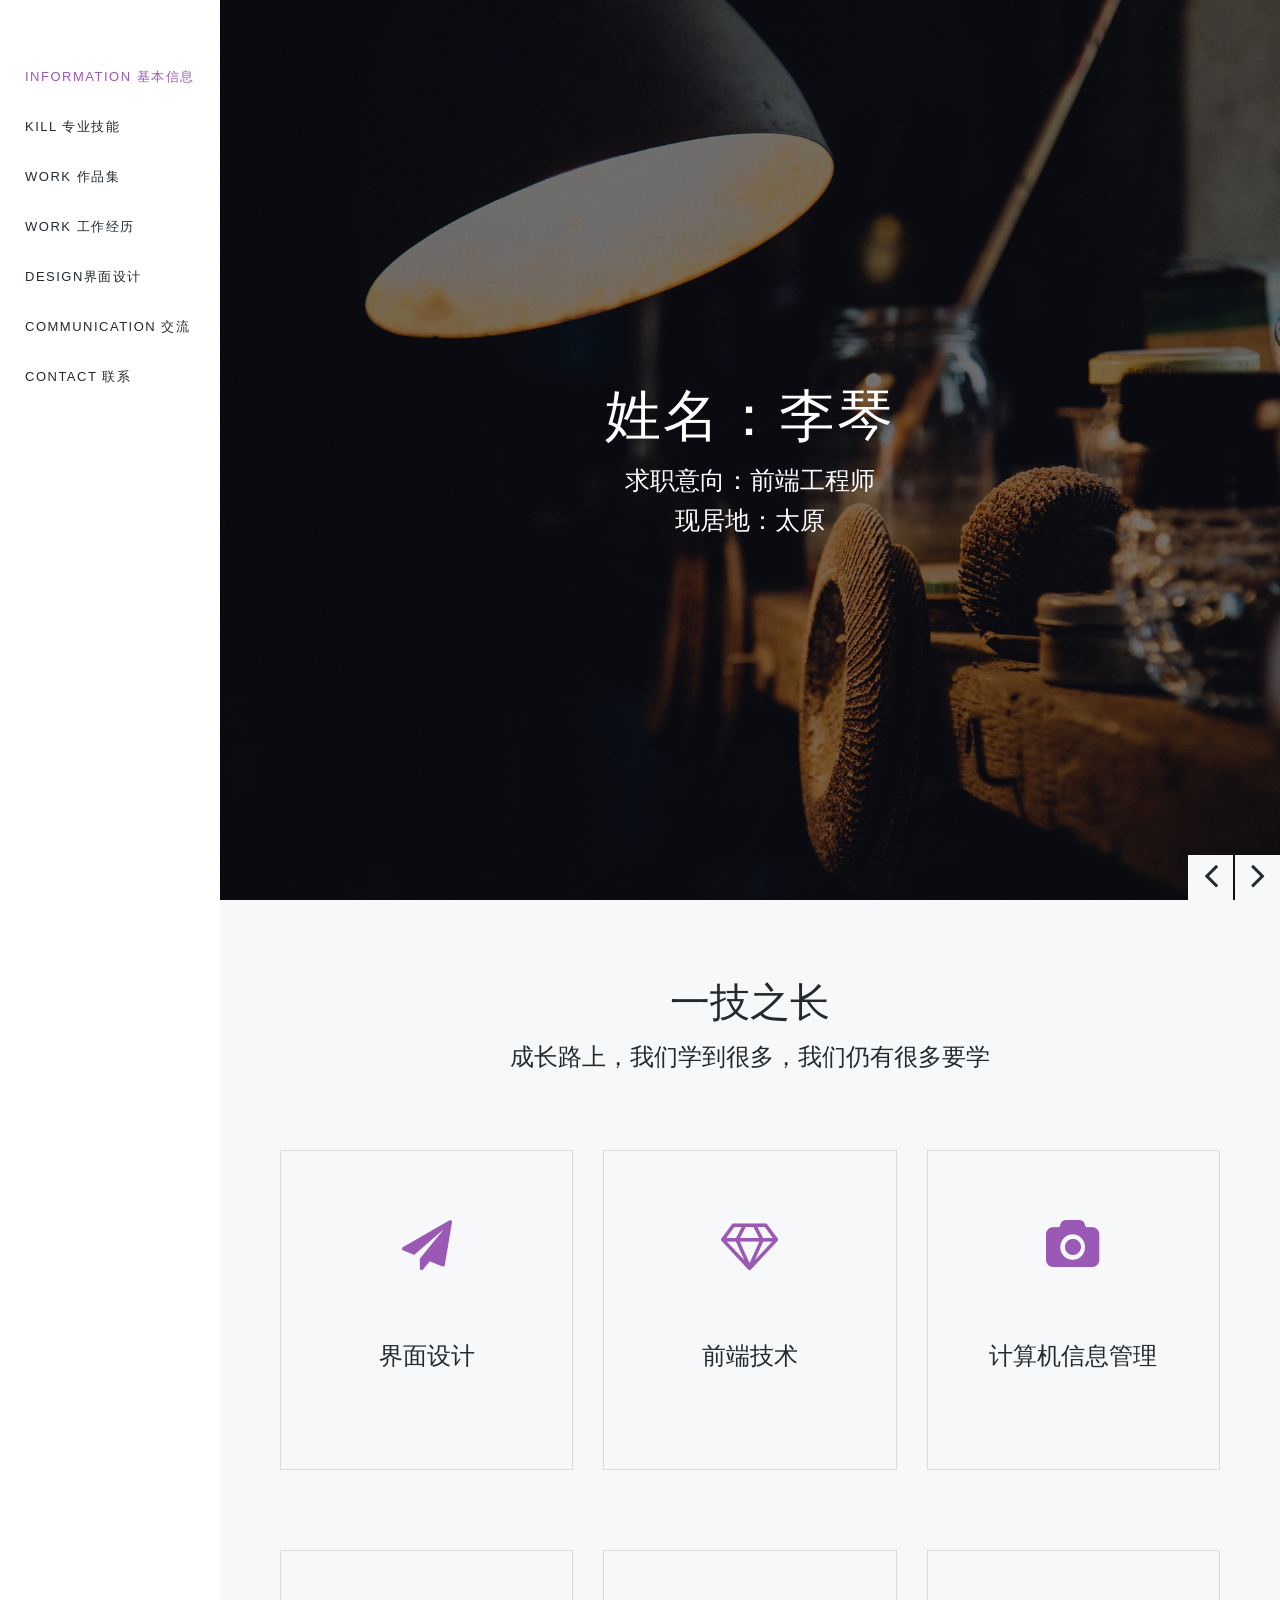
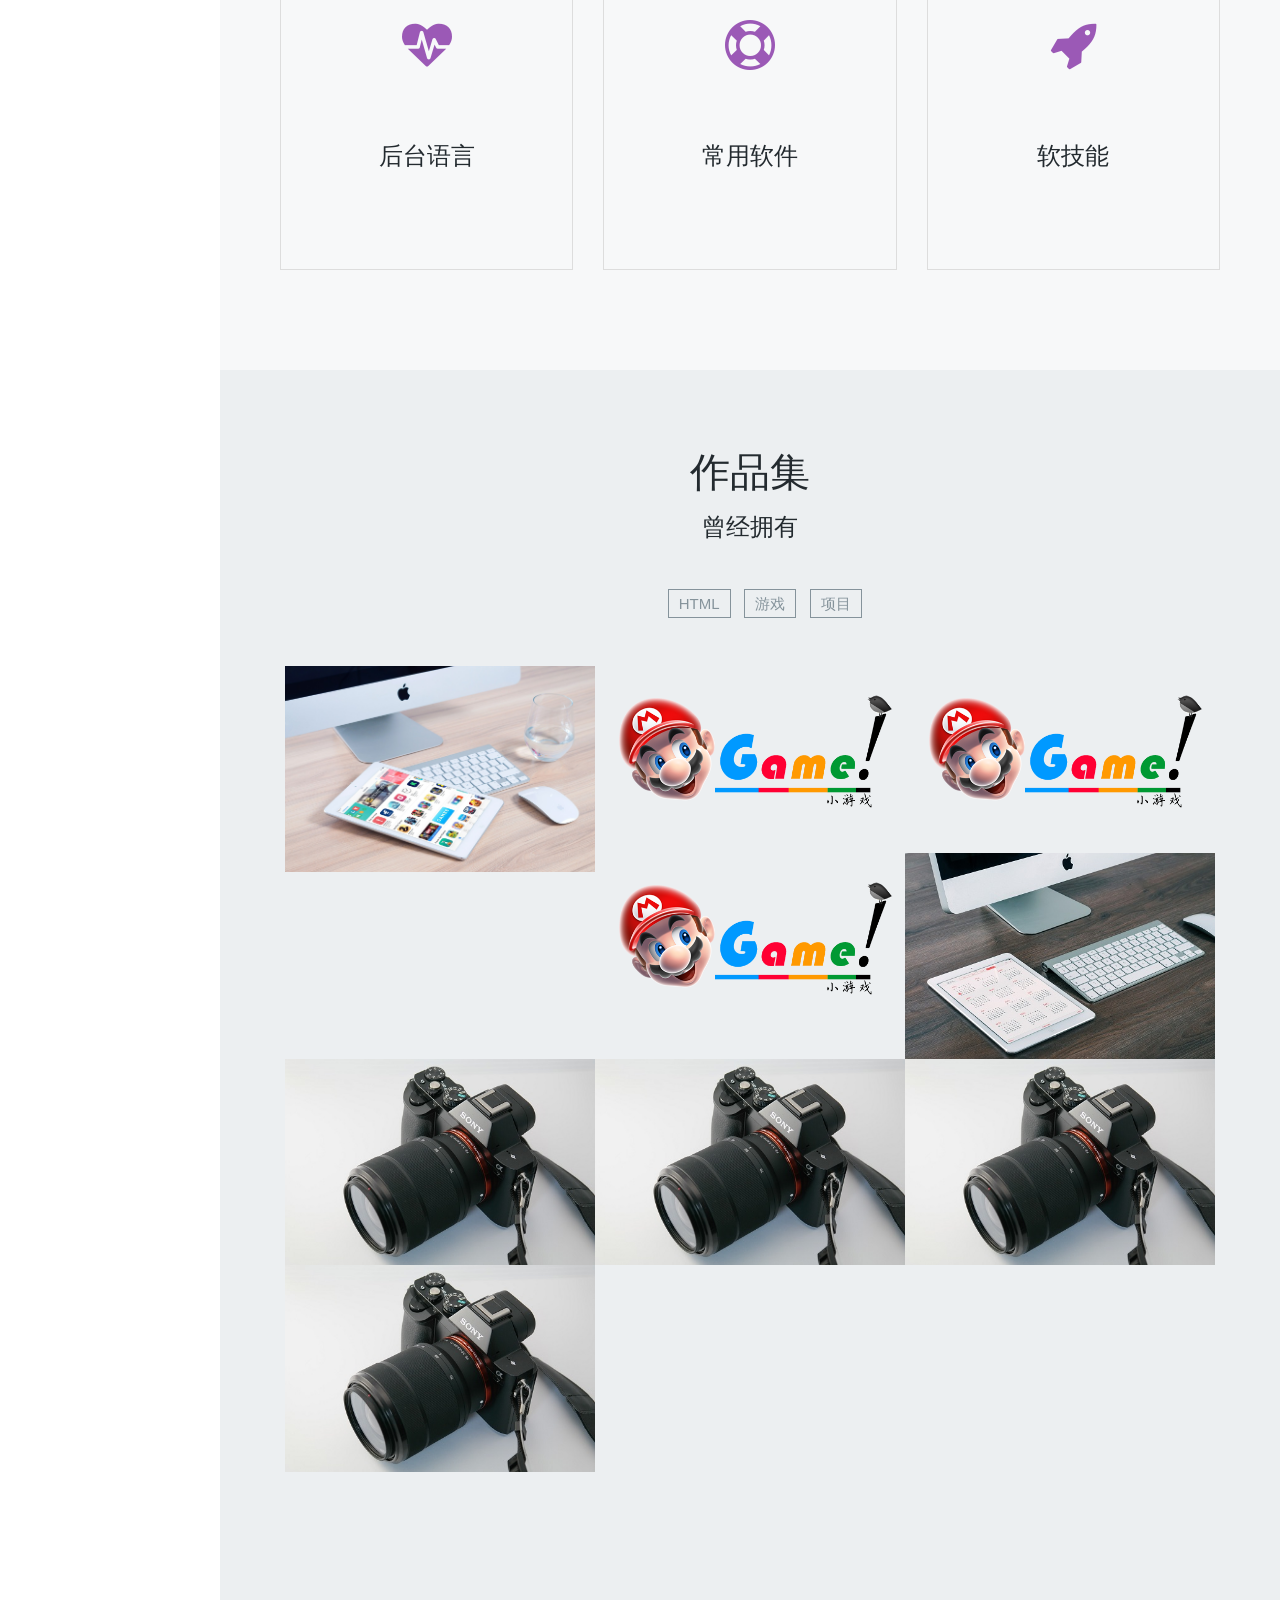
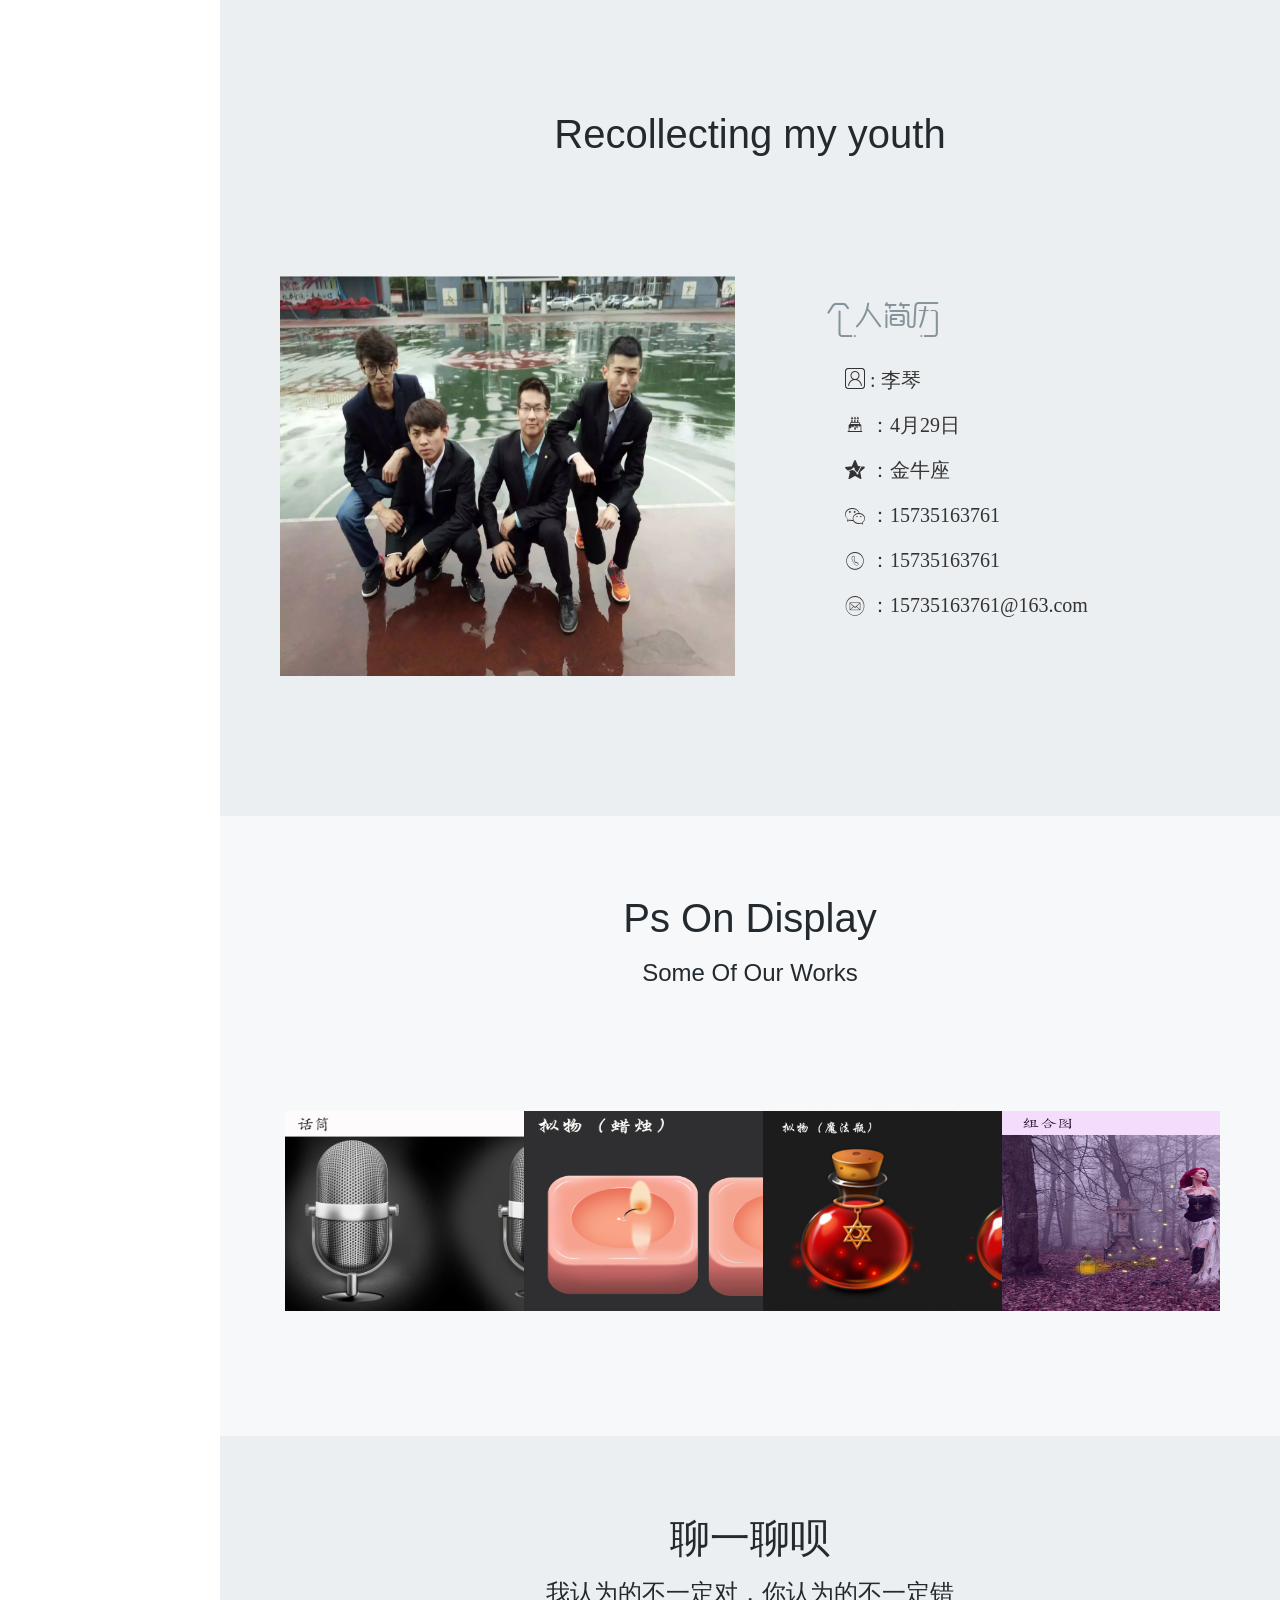
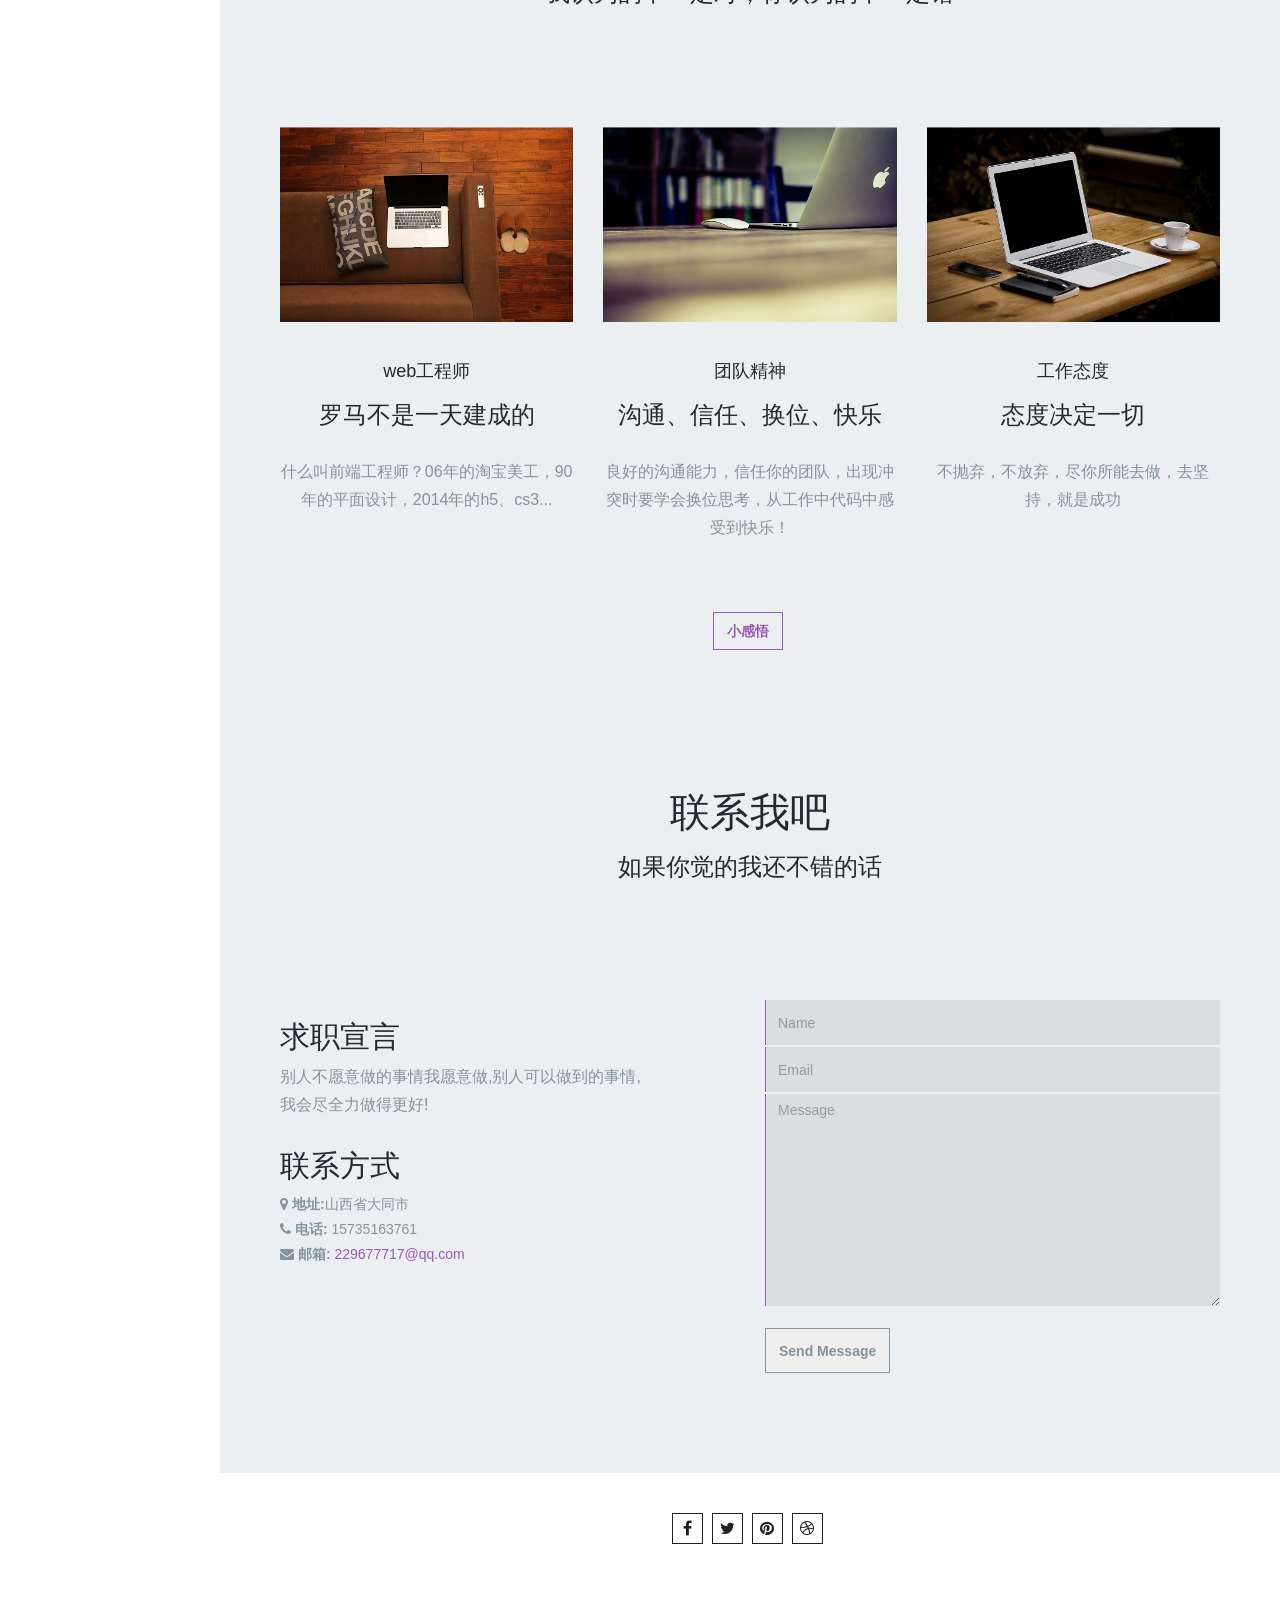
==== index.html @ 47d13693 "11" ====
<!DOCTYPE html>
<html lang="en">
<head>
    <meta charset="utf-8">
    <meta name="viewport" content="width=device-width, initial-scale=1.0">
    <meta name="description" content="">
    <meta name="author" content="">
    <link rel="shortcut icon" href="images/favicon/favicon.png" type="image/x-icon">
    <link rel="icon" href="images/favicon/favicon.png" type="image/x-icon">

    <title>李琴个人主页</title>
    <!--Library Styles-->    
    <link href="css/bootstrap.min.css" rel="stylesheet">
    <link href="css/lib/font-awesome.css" rel="stylesheet">
    <link href="css/lib/nivo-lightbox.css" rel="stylesheet">
    <link href="css/lib/nivo-themes/default/default.css" rel="stylesheet">
    <!--Template Styles-->
    <link href="css/style.css" rel="stylesheet">
    <link href="css/scheme/purple.css" rel="stylesheet">
</head>
<style>
    .about .teams .pict img{
        position: relative;
    z-index: -1;
    max-width: 100%;

     max-height:100%;
    /* width: 600px; */
    /* height: 400px; */
    }
</style>
<body data-spy="scroll">
    <!-- Preloader -->
    <div id="preloader">
        <div id="status"></div>
    </div>
	
    <div id="main-wrapper">
        <!-- Site Navigation -->
        <div id="menu">
            <nav class="navbar navbar-default" role="navigation">
                <!-- Brand and toggle get grouped for better mobile display -->
                <div class="navbar-header">
                    <button type="button" class="navbar-toggle" data-toggle="collapse" data-target="#bs-navbar-collapse">
                        <span class="sr-only">Toggle navigation</span>
                        <span class="icon-bar"></span>
                        <span class="icon-bar"></span>
                        <span class="icon-bar"></span>
                    </button>
                </div>

                <!-- Collect the nav links, forms, and other content for toggling -->
                <div class="collapse navbar-collapse" id="bs-navbar-collapse">
                    <ul class="nav navbar-nav">
                        <li class="active"><a class="sscroll" href="index.html#home">Information 基本信息</a></li>
                        <li><a class="sscroll" href="index.html#services">Kill 专业技能</a></li>
                        <li><a class="sscroll" href="index.html#portfolio">Work 作品集</a></li>
                        <li><a class="sscroll" href="index.html#about">Work 工作经历</a></li>
                        <li><a class="sscroll" href="index.html#clients"> Design界面设计</a></li>
                        <li><a class="sscroll" href="index.html#blog-front">Communication 交流</a></li>
                        <li><a class="sscroll" href="index.html#contact">Contact 联系</a></li>
                    </ul>
                </div>
                <!-- /.navbar-collapse -->
            </nav>
        </div>
        
        <div id="container">
            <!-- BEGIN HOME -->
            <section id="home" class="home">
                <!-- Superslides -->
                <div id="home-slide">
                    <ul class="slides-container text-center">
                        <li>
                            <div class="slide-text">
                                <h2>姓名：李琴</h2>
                                <span>求职意向：前端工程师</span><br>
                                 <span>现居地：太原</span>
                                <br/>
                            </div>
                          <div class="slide-filter"></div>
                            <img src="images/slider/slider-img-1.jpg" class="par" alt="first">
                        </li>
                        <li>
                            <div class="slide-text">
                                <h2>自我评价</h2>
                                <span>
                                   在两年的前端学习中，让我变得更有耐心，思维更活跃，也培养了我独立思考和自主学习的能力，在压力面前能很好的分析和解决问题。
                                </span>
                                <br/>
                            </div>
                          <div class="slide-filter"></div>
                            <img src="images/slider/slider-img-2.jpg" class="par" alt="first">
                        </li>
                        <li>
                            <div class="slide-text">
                                <h2>成熟...</h2>
                                <span>夫小惑易方，大惑易性。</span>
                                <br/>
                            </div>
                          <div class="slide-filter"></div>
                            <img src="images/slider/slider-img-3.jpg" class="par" alt="first">
                        </li>
                    </ul>
                    <nav class="slides-navigation slidez">
                        <a href="javascript:;" class="next">
                            <i class="fa fa-angle-right"></i>
                        </a>
                        <a href="javascript:;" class="prev">
                            <i class="fa fa-angle-left"></i>
                        </a>
                    </nav>
                </div>
                <!-- End of Superslide -->
            </section>
            <!-- END HOME -->
            
            <!-- BEGIN SERVICES -->
            <section id="services" class="services">
                <div class="row">
                    <div class="col-md-12">
                        <div class="header-content">
                            <h2>一技之长</h2>
                            <h3>成长路上，我们学到很多，我们仍有很多要学</h3>
                        </div>
                    </div>
                    <div class="col-md-12">
                        <div class="row">
                            <div class="col-md-4 col-sm-6 col-xs-12">
                                <div class="service">
                                    <div class="icon-holder">
                                        <i class="fa fa-paper-plane"></i>
                                    </div>
                                    <h3 class="heading">界面设计</h3>
                                    <p class="description">
                                      PS、AI
                                    </p>
				</div>
                            </div>
                            <div class="col-md-4 col-sm-6 col-xs-12">
                                <div class="service">
                                    <div class="icon-holder">
                                        <i class="fa fa-diamond"></i>
                                    </div>
                                    <h3 class="heading">前端技术</h3>
                                    <p class="description">  html5 、css3 、js 、jquery、bootstrap</p>
				</div>
                            </div>
                            <div class="col-md-4 col-sm-6 col-xs-12">
                                <div class="service">
                                    <div class="icon-holder">
                                        <i class="fa fa-camera"></i>
                                    </div>
                                    <h3 class="heading">计算机信息管理</h3>
                                    <p class="description">电子商务、网络运营、淘宝美工</p>
				</div>
                            </div>
                            <div class="col-md-4 col-sm-6 col-xs-12">
                                <div class="service">
                                    <div class="icon-holder">
                                        <i class="fa fa-heartbeat"></i>
                                    </div>
                                    <h3 class="heading">后台语言</h3>
                                    <p class="description">php、vue、mysql、angularjs、nodejs</p>
				</div>
                            </div>
                            <div class="col-md-4 col-sm-6 col-xs-12">
                                <div class="service">
                                    <div class="icon-holder">
                                        <i class="fa fa-life-ring"></i>
                                    </div>
                                    <h3 class="heading">常用软件</h3>
                                    <p class="description">phpstrom、webstrom、hbuilder、Photoshop、ai、flash动画、sublime</p>
				</div>
                            </div>
                            <div class="col-md-4 col-sm-6 col-xs-12">
                                <div class="service">
                                    <div class="icon-holder">
                                        <i class="fa fa-rocket"></i>
                                    </div>
                                    <h3 class="heading">软技能</h3>
                                    <p class="description">性格比较稳重、待人和善、工作比较认真</p>
				</div>
                            </div>
                        </div>
                    </div>                   
                </div>
            </section>
            <!-- END SERVICES -->
            <!-- BEGIN PORTFOLIO -->
            <section id="portfolio" class="portfolio gray">
                <div class="row">
                    <div class="col-md-12">
                        <div class="header-content">
                            <h2>作品集</h2>
                            <h3>曾经拥有</h3>
                        </div>
                    </div>
                    
                    <div class="col-md-12">
                        <ul class="portfolioFilter text-center">
                            <li data-filter="websites">HTML</li>
                            <li data-filter="illustrations">游戏</li>
                            <li data-filter="all1">项目</li>
                        </ul>
                    </div>
                    <div class="col-md-12 mg-bt-80">
                        <div class="row portfolioContainer  text-center">
                            <div class="col-md-4 col-xs-6 portfolio-item websites">
                                <div class="popup" href="images/portfolio/portfolio-thumb-1.jpg" data-lightbox-gallery="team-portfolio">
                                    <span class="project-hover">
                                         <span>PC静态作品展示</span>
                                      <p>
                                            <a href="html/tianping/index.html">
                                                <span style="font-family:'苹方';">甜品网站</span>
                                            </a>
                                        </p>
                                         <p>
                                            <a href="html/meishi/SY/shouye.html">
                                                <span style="font-family:'苹方';">美食网站</span>
                                            </a>
                                        </p>
                                          <p>
                                            <a href="html/travel/index.html">
                                                <span style="font-family:'苹方';">旅行类网站</span>
                                            </a>
                                          </p>
                                          <p>
                                            <a href="html/kafei/index.html">
                                                <span style="font-family:'苹方';">咖啡类网站</span>
                                            </a>
                                          </p>
                                    </span>
                                     <img src="images/slider/slide-33.jpg" alt="portfolio-thumb-1">
                                </div>
                            </div>
                            <div class="col-md-4 col-xs-6 portfolio-item illustrations">
                                <div class="popup" href="images/portfolio/portfolio-thumb-5.jpg" data-lightbox-gallery="team-portfolio">
                                    <span class="project-hover">
                                        <span>经典游戏展示</span>
                                       <p>
                                         <a href="html/youxi-dazi/index.html">
                                                <span style="font-family:'苹方';">打字游戏</span>
                                            </a>
                                        </p>
                                         <p>
                                         <a href="html/youxi-saolei/index.html">
                                                <span style="font-family:'苹方';">扫雷游戏</span>
                                            </a>
                                         </p>                 
                                    </span>
                                    <img src="images/game.jpg" alt="portfolio-thumb-5">
                                </div>
                            </div>
                             <div class="col-md-4 col-xs-6 portfolio-item illustrations">
                                <div href="https://zhixiaoyu123.github.io/myworks/paoku/index.html">
                                    <span class="project-hover">
                                        <span>五子棋</span>
                                          <p>
                                         <a href="html/youxi-wzq/index.html">
                                                <span style="font-family:'苹方';">人机大战</span>
                                            </a>
                                        </p>
                                         <p>
                                         <a href="html/youxi-wzq/index2.html">
                                                <span style="font-family:'苹方';">玩家对战</span>
                                            </a>
                                         </p> 
                                         <p>
                                         <a href="html/youxi-wzq/index2.html">
                                                <span style="font-family:'苹方';">棋盘增减玩家对战</span>
                                            </a>
                                         </p> 
                                    </span>
                                      <img src="images/game.jpg" alt="portfolio-thumb-6">
                                </div>
                            </div>
                                <div class="col-md-4 col-xs-6 portfolio-item illustrations">
                                <div href="https://zhixiaoyu123.github.io/myworks/paoku/index.html">
                                    <span class="project-hover">
                                        <span>小练习</span>
                                          <p>
                                         <a href="html/canvas-lizi.html">
                                                <span style="font-family:'苹方';">粒子运动</span>
                                            </a>
                                        </p>
                                         <p>
                                         <a href="html/htb/index.html">
                                                <span style="font-family:'苹方';">画板</span>
                                            </a>
                                         </p> 
                                         <p>
                                         <a href="html/liuyan/index.html">
                                                <span style="font-family:'苹方';">留言</span>
                                            </a>
                                         </p> 
                                    </span>
                                      <img src="images/game.jpg" alt="portfolio-thumb-6">
                                </div>
                            </div>
                            <div class="col-md-4 col-xs-6 portfolio-item websites">
                                <div href="https://zhixiaoyu123.github.io/myworks/huaban/index.html" data-lightbox-gallery="team-portfolio">
                                    <span class="project-hover">
                                        <span class="youxi">  
                                            <span class="youxi">
                                                <span style="margin-bottom:15px">移动App</span>
                                                <div class="huaban">
                                                    <a href="html/music-APP/index.html" target="_blank">
                                                        <img src="img/4.jpg" alt="">
                                                        <p>音乐app</p>
                                                    </a>
                                                </div>
                                             </span>
                                        </span>
                                         <span class="youxi">  
                                            <span class="youxi">
                                                <div class="huaban">
                                                    <a href="html/songwu-app/index.html" target="_blank">
                                                        <img src="img/footdon.png" alt="">
                                                        <p>宠物app</p>
                                                    </a>
                                                </div>
                                             </span>
                                        </span>
                                    </span>
                                    <img src="images/portfolio/portfolio-thumb-2.jpg" alt="portfolio-thumb-2">
                                </div>
                            </div>
                             <div class="col-md-4 col-xs-6 portfolio-item websites">
                                <div href="https://zhixiaoyu123.github.io/myworks/huaban/index.html" data-lightbox-gallery="team-portfolio"  target="_blank">
                                    <span class="project-hover">
                                        <span class="youxi">  
                                            <span class="youxi">
                                                <span style="margin-bottom:15px">个人成长相册</span>
                                                <div class="huaban">
                                                    <a href="html/Gream/index.html"  target="_blank">
                                                        <img src="img/14.jpg" alt="">
                                                        <p>相册</p>
                                                    </a>
                                                </div>
                                                  <div class="huaban">
                                                    <a href="html/food-App/index.html" target="_blank">
                                                        <img src="img/14.jpg" alt="">
                                                        <p>美食</p>
                                                    </a>
                                                </div>
                                             </span>
                                        </span>
                                    </span>
                                    <img src="images/portfolio/portfolio-thumb-6.jpg" alt="portfolio-thumb-2">
                                </div>

                            </div>
                            <div class="col-md-4 col-xs-6 portfolio-item all1">
                                <div href="https://zhixiaoyu123.github.io/myworks/huaban/index.html" data-lightbox-gallery="team-portfolio">
                                    <span class="project-hover">
                                        <span class="youxi">  
                                            <span class="youxi">
                                                <span style="margin-bottom:15px "></span>
                                                <div class="huaban">
                                                    <a href="http://liqin0429.duapp.com/6.21/index/index.php">
                                                        <img src="img/14.jpg" alt="" target="_blank">
                                                        <p>新闻系统</p>
                                                    </a>
                                                </div>
                                                 <div class="huaban">
                                                    <a href="http://liqin0429.duapp.com/musicapp/index/index.php" target="_blank" >
                                                        <img src="img/14.jpg" alt="">
                                                        <p>新闻app</p>
                                                    </a>
                                                </div>
                                             </span>
                                        </span>
                                    </span>
                                    <img src="images/portfolio/portfolio-thumb-6.jpg" alt="portfolio-thumb-2">
                                </div>
                            </div>
                             <div class="col-md-4 col-xs-6 portfolio-item all1">
                                <div href="https://zhixiaoyu123.github.io/myworks/huaban/index.html" data-lightbox-gallery="team-portfolio">
                                    <span class="project-hover">
                                        <span class="youxi">  
                                            <span class="youxi">
                                                <span style="margin-bottom:15px "></span>
                                                <div class="huaban">
                                                    <a href="http://slumber.duapp.com">
                                                        <img src="img/14.jpg" alt="" target="_blank">
                                                        <p>招聘类app</p>
                                                    </a>
                                                </div>
                                             </span>
                                        </span>
                                    </span>
                                    <img src="images/portfolio/portfolio-thumb-6.jpg" alt="portfolio-thumb-2">
                                </div>
                            </div>
                              <div class="col-md-4 col-xs-6 portfolio-item all1">
                                <div href="https://zhixiaoyu123.github.io/myworks/huaban/index.html" data-lightbox-gallery="team-portfolio">
                                    <span class="project-hover">
                                        <span class="youxi">  
                                            <span class="youxi">
                                                <span style="margin-bottom:15px "></span>
                                                <div class="huaban">
                                                    <a href="http://rabbit.duapp.com/">
                                                        <img src="img/14.jpg" alt="">
                                                        <p>旅游</p>
                                                    </a>
                                                </div>
                                             </span>
                                        </span>
                                    </span>

                                    <img src="images/portfolio/portfolio-thumb-6.jpg" alt="portfolio-thumb-2">
                                </div>
                            </div>
                        </div>
                    </div>
                </div>
            </section>


            <!-- END PORTFOLIO -->

            <section id="about" class="about gray">
                <div class="row">
                    <div class="col-md-12 mg-bt-80">
                        <div class="header-content">
                            <h2>Recollecting my youth</h2>
                            <h3></h3>
                        </div>
                    </div>
                    <div class="col-lg-12">
                        <div class="row mg-bt-40">
                            <div class="col-md-6 col-sm-6 col-xs-12">
                                <div class="teams">
                                    <div class="pict">
                                        <img src="img/psb.jpg" alt="Team 1">
                                    </div>
                                </div>
                          </div>
                            <div class="col-md-6 col-sm-6 col-xs-12">
                                <div class="gerenzhao clear">
                    <div class="grz iconfont">&#xe634;</div>
                    <div class="grjl iconfont">&#xe640; : 李琴</div>
                    <div class="grjl iconfont">&#xe605; ：4月29日</div>
                    <div class="grjl iconfont">&#xe604; ：金牛座</div>
                    <div class="grjl iconfont">&#xe63b; ：15735163761</div>
                    <div class="grjl iconfont">&#xe609; ：15735163761</div>
                    <div class="grjl iconfont">&#xe607; ：15735163761@163.com</div>
                </div>
                          </div>
                        </div>
                    </div>
                </div>
            </section>
            <section id="clients" class="clients">
                <div class="row">
                    <div class="col-md-12 mg-bt-80">
                        <div class="header-content">
                            <h2>Ps On Display</h2>
                            <h3>Some of our works</h3>
                        </div>
                    </div>                    
                    <div class="col-lg-12">
                        <div class="row mg-bt-60">
                            <div class="col-md-12">
                                <ul class="client-slider">
                                    <li><img src="img/niwu/光跑鞋.jpg" alt="logo-1" style="width:371px;height:200px;"></li>
                                    <li><img src="img/niwu/话筒.jpg" alt="logo-1" style="width:371px;height:200px;"></li>
                                    <li><img src="img/niwu/蜡烛.jpg" alt="logo-1" style="width:371px;height:200px;"></li>
                                    <li><img src="img/niwu/魔法瓶.jpg" alt="logo-1" style="width:371px;height:200px;"></li>
                                    <li><img src="img/zuhe/美女.jpg" alt="logo-1" style="width:371px;height:200px;"></li>
                                    <li><img src="img/zuhe/巧克力.jpg" alt="logo-1" style="width:371px;height:200px;"></li>
                                    <li><img src="img/zuhe/魔女.jpg" alt="logo-1" style="width:371px;height:200px;"></li>
                                    <li><img src="img/niwu/灯泡.jpg" alt="logo-1" style="width:371px;height:200px;"></li>
                                    <li><img src="img/niwu/大白.jpg" alt="logo-1" style="width:371px;height:200px;"></li>
                                </ul>
                            </div>
                        </div>
                    </div>
                </div>
            </section>

            <!-- BEGIN BLOG -->
            <section id="blog-front" class="blog-front gray">
                <div class="row">
                    <div class="col-md-12 mg-bt-80">
                        <div class="header-content">
                            <h2>聊一聊呗</h2>
                            <h3>我认为的不一定对，你认为的不一定错</h3>
                        </div>
                    </div>
                </div>
                <div class="row">
                    <article class="col-md-4 col-sm-6">
                        <figure class="blog-thumb">
                            <img src="images/blog/blog-1.jpg" alt="blog-thumb">
                        </figure>
                        <div class="post-area">
                            <a class="post-cat" href="#">
                            <h4>web工程师</h4>
                            </a>
                            <a class="post-title" href="#">
                                <h3>罗马不是一天建成的</h3>
                            </a>
                            <p class="post-content">什么叫前端工程师？06年的淘宝美工，90年的平面设计，2014年的h5、cs3...</p>
                        </div>
                    </article>

                    <article class="col-md-4 col-sm-6">
                        <figure class="blog-thumb">
                            <img src="images/blog/blog-2.jpg" alt="blog-thumb">
                        </figure>
                        <div class="post-area">
                            <a class="post-cat" href="#">
                            <h4>团队精神</h4>
                            </a>
                            <a class="post-title" href="#">
                                <h3>沟通、信任、换位、快乐</h3>
                            </a>
                            <p class="post-content">良好的沟通能力，信任你的团队，出现冲突时要学会换位思考，从工作中代码中感受到快乐！</p>
                        </div>
                    </article>

                    <article class="col-md-4 col-sm-6">
                        <figure class="blog-thumb">
                            <img src="images/blog/blog-3.jpg" alt="blog-thumb">
                        </figure>
                        <div class="post-area">
                            <a class="post-cat" href="#">
                            <h4>工作态度</h4>
                            </a>
                            <a class="post-title" href="#">
                                <h3>态度决定一切</h3>
                            </a>
                            <p class="post-content">不抛弃，不放弃，尽你所能去做，去坚持，就是成功</p>
                        </div>
                    </article>
                </div>
                <div class="row">
                    <div class="col-md-12 text-center">
                        <a class="btn blog-btn" href="##">小感悟</a>
                    </div>
                </div>
            </section>
            <!-- END BLOG -->

            <!-- BEGIN CONTACT -->
            <section id="contact" class="contact gray">
                <div class="row">
                    <div class="col-md-12 mg-bt-80">
                        <div class="header-content">
                            <h2>联系我吧</h2>
                            <h3>如果你觉的我还不错的话</h3>
                        </div>
                    </div>
                    <div class="col-sm-6 col-md-6">
                        <div class="address">
                            <h2>求职宣言</h2>
                            <p>别人不愿意做的事情我愿意做,别人可以做到的事情,<br>我会尽全力做得更好!</p>
                            <h2>联系方式</h2>
                            <ul class="office">
                                <li><i class="fa fa-map-marker"></i> <strong>地址:</strong>山西省大同市</li>
                                <li><i class="fa fa-phone"></i> <strong>电话:</strong> 15735163761</li>
                                <li><i class="fa fa-envelope"></i> <strong>邮箱:</strong> <a href="mailto:229677717@qq.com" style="#85939b">229677717@qq.com</a></li>
                            </ul>
                        </div>
                    </div>
                    <div class="col-sm-6 col-md-6">
                        <form id="contact-form" role="form">                            
                            <div class="form-group">
                                <input type="text" class="form-control" id="c_name" placeholder="Name">
                            </div>
                            
                            <div class="form-group">
                                <input type="email" class="form-control" id="c_email" placeholder="Email">
                            </div>
                            
                            <div class="form-group">
                                <textarea class="form-control" id="c_message" rows="10" placeholder="Message"></textarea>
                            </div>
                            <br/>
                            <button type="submit" class="btn">Send Message</button>
                            <div class="ajax-response"></div>
                        </form>
                    </div>
                    
                </div>
            </section>
            <!-- END CONTACT -->
            <!-- BEGIN FOOTER -->
            <footer>
                <div class="row">
                    <div class="col-md-12">
                        <div class="social">
                            <a href="javascript:;"><i class="fa fa-facebook"></i></a>
                            <a href="javascript:;"><i class="fa fa-twitter"></i></a>
                            <a href="javascript:;"><i class="fa fa-pinterest"></i></a>
                            <a href="javascript:;"><i class="fa fa-dribbble"></i></a>
                </div>
                    </div>
                </div>
            </footer>
            <!-- END FOOTER -->
        </div>
    </div>


    <!-- Back to top -->
    <div id="backtotop">       
        <a class="to-top-btn sscroll" href="index.html#home"><i class="fa fa-angle-double-up"></i></a>
    </div>


    <!-- Library Scripts -->
    <script src="js/jquery-1.10.2.min.js"></script>
    <script src="js/lib/jquery.preloader.js"></script>
    <script src="js/bootstrap.min.js"></script>
    <script src="js/lib/jquery.superslides.min.js"></script>
    <script src="js/lib/smoothscroll.js"></script>
    <script src="js/lib/jquery.bxslider.min.js"></script>
    <script src="js/lib/jquery.mixitup.min.js"></script>
    <script src="js/lib/jquery.backtotop.js"></script>
    <script src="js/lib/jquery.carouFredSel-6.2.1-packed.js"></script>
    <script src="js/lib/retina.min.js"></script>   
   <script src="js/main2.js"></script>
</body>

</html>
---- css/lib/nivo-themes/default/default.css ----
/*
 * Nivo Lightbox Default Theme v1.0
 * http://dev7studios.com/nivo-lightbox
 *
 * Copyright 2013, Dev7studios
 * Free to use and abuse under the MIT license.
 * http://www.opensource.org/licenses/mit-license.php
 */
 
.nivo-lightbox-theme-default.nivo-lightbox-overlay { 
	background: #666;
	background: rgba(0,0,0,0.6); 
}
.nivo-lightbox-theme-default .nivo-lightbox-content.nivo-lightbox-loading { background: url(loading.gif) no-repeat 50% 50%; }

.nivo-lightbox-theme-default .nivo-lightbox-nav {
	top: 10%;
	width: 8%;
	height: 80%;
	text-indent: -9999px;
	background-repeat: no-repeat;
	background-position: 50% 50%;
	opacity: 0.5;
}
.nivo-lightbox-theme-default .nivo-lightbox-nav:hover { 
	opacity: 1; 
	//background-color: rgba(0,0,0,0.5);
}
.nivo-lightbox-theme-default .nivo-lightbox-prev { 
	background-image: url(prev.png); 
	border-radius: 0 3px 3px 0;
}
.nivo-lightbox-theme-default .nivo-lightbox-next { 
	background-image: url(next.png); 
	border-radius: 3px 0 0 3px;
}

.nivo-lightbox-theme-default .nivo-lightbox-close {
	display: block;
	background: url(close.png) no-repeat 5px 5px;
	width: 22px;
	height: 22px;
	text-indent: -9999px;
	padding: 5px;
	opacity: 0.5;
}
.nivo-lightbox-theme-default .nivo-lightbox-close:hover { opacity: 1; }

.nivo-lightbox-theme-default .nivo-lightbox-title-wrap { bottom: -7%; }
.nivo-lightbox-theme-default .nivo-lightbox-title {
	font: 14px/20px 'Helvetica Neue', Helvetica, Arial, sans-serif;
	font-style: normal;
	font-weight: normal;
	background: #000;
	color: #fff;
	padding: 7px 15px;
	border-radius: 30px;
}

.nivo-lightbox-theme-default .nivo-lightbox-image img {
	background: #fff;
	-webkit-box-shadow: 0px 1px 1px rgba(0,0,0,0.4);
	   -moz-box-shadow: 0px 1px 1px rgba(0,0,0,0.4);
	        box-shadow: 0px 1px 1px rgba(0,0,0,0.4);
}
.nivo-lightbox-theme-default .nivo-lightbox-ajax,
.nivo-lightbox-theme-default .nivo-lightbox-inline {
	background: #fff;
	padding: 40px;
	-webkit-box-shadow: 0px 1px 1px rgba(0,0,0,0.4);
	   -moz-box-shadow: 0px 1px 1px rgba(0,0,0,0.4);
	        box-shadow: 0px 1px 1px rgba(0,0,0,0.4);
}

@media (-webkit-min-device-pixel-ratio: 1.3),
       (-o-min-device-pixel-ratio: 2.6/2),
       (min--moz-device-pixel-ratio: 1.3),
       (min-device-pixel-ratio: 1.3),
       (min-resolution: 1.3dppx) {

	.nivo-lightbox-theme-default .nivo-lightbox-content.nivo-lightbox-loading { 
		background-image: url(loading@2x.gif); 
		background-size: 32px 32px;
	}
	.nivo-lightbox-theme-default .nivo-lightbox-prev { 
		background-image: url(prev@2x.png); 
		background-size: 48px 48px;
	}
	.nivo-lightbox-theme-default .nivo-lightbox-next { 
		background-image: url(next@2x.png); 
		background-size: 48px 48px;
	}
	.nivo-lightbox-theme-default .nivo-lightbox-close { 
		background-image: url(close@2x.png); 
		background-size: 16px 16px;
	}
	
}
---- css/style.css ----
/*
    [ IMPORT RESOURCES ]
*/
/* @import url(http://fonts.useso.com/css?family=Raleway:200,300,400,500);
 @import url(http://fonts.useso.com/css?family=Open+Sans:100,300,700,800);*/

/*
    [ TYPHOGRAPY ]
*/

@font-face {font-family: "iconfont";
  src: url('../img/123/iconfont.eot?t=1488469241496'); /* IE9*/
  src: url('../img/123/iconfont.eot?t=1488469241496#iefix') format('embedded-opentype'), /* IE6-IE8 */
  url('../img/123/iconfont.woff?t=1488469241496') format('woff'), /* chrome, firefox */
  url('../img/123/iconfont.ttf?t=1488469241496') format('truetype'), /* chrome, firefox, opera, Safari, Android, iOS 4.2+*/
  url('../img/123/iconfont.svg?t=1488469241496#iconfont') format('svg'); /* iOS 4.1- */
}

.iconfont {
  font-family:"iconfont" !important;
  font-size:16px;
  font-style:normal;
  -webkit-font-smoothing: antialiased;
  -moz-osx-font-smoothing: grayscale;
}
 body {
    font-family:'Open Sans', sans-serif;
    color: #85939b;
}
h1, h2, h3, h4, h5, h6 {
    font-family:'Open Sans', sans-serif;
    color: #232a2f;
}
h3, h4, h5 {
    font-family:'Raleway', sans-serif;
    font-weight: 200;
    margin-bottom: 30px;
}
p {
    font-size: 16px;
    line-height: 28px;
    font-weight: 300;
    margin-bottom: 30px;
}
iframe{
    border:0;
    outline: 0;
}
.header-content {
    margin-bottom: 40px;
    color: #FFF;
    text-align: center;
}
.header-content h2 {
    font-weight: 300;
    font-size: 40px;
}
.header-content h3 {
    font-family:'Raleway', sans-serif;
    font-weight: 200;
    text-transform: capitalize;
    font-size: 24px;
}
ul.list li:before {
    position: absolute;
    left: 3px;
    font-family:'FontAwesome';
    content:'\f105';
}
ul.list {
    padding-left: 28px;
    padding-bottom: 10px;
    list-style: none;
    position: relative;
    font-size: 16px;
    line-height: 28px;
    font-weight: 300;
}
.copyrights{
	text-indent:-9999px;
	height:0;
	line-height:0;
	font-size:0;
	overflow:hidden;
}
/*
    [ GENERAL ELEMENTS ]
*/
 a {
    -webkit-transition: all .3s ease-in-out;
    -moz-transition: all .3s ease-in-out;
    -ms-transition: all .3s ease-in-out;
    -o-transition: all .3s ease-in-out;
    transition: all .3s ease-in-out;
    color: #DDAD02;
}
a:hover {
    color: #232a2f;
    text-decoration: none;
}
#main-wrapper {
    width: 100%;
    position: relative;
}
blockquote {
    margin-left: 20px;
}
blockquote p {
    margin-bottom: 10px !important;
}
code {
    display: block;
    padding: 4px 8px;
    font-size: 90%;
    color: #c7254e;
    white-space: inherit;
    background-color: #f9f2f4;
    border-radius: 2px;
}
footer {
    background: #fff;
    padding:40px;
}
footer p {
    font-size: 14px;
    text-align: center;
}
footer .social{
    text-align: center;
    margin-bottom: 20px;
}
footer .social a {
    width: 31px;
    height: 31px;
    position: relative;
    text-align: center;
    color: #202020;
    display: inline-block;
    margin-right: 5px;
    line-height: 28px;
    font-size: 16px;
    border: 1px solid #202020;
}
footer .social a:hover {
    background: #202020;
    color: #FFF;
}
footer .social a i{
    line-height: 28px;
}

#menu {
    position: fixed;
    width: 220px;
    background: #fff;
    height: 100%;
    left: 0;
    font-family:'Raleway', sans-serif;
}
#menu .navbar-toggle {
    margin-top: 11px;
}
#menu .navbar-brand {
    padding-top: 10px;
    padding-bottom: 20%;
    padding-left: 30px;
}
#menu .navbar {
    border-radius: 0;
    background: transparent;
    border: none;
    padding-top: 20%;
}
#menu .navbar-collapse {
    padding-left: 20px;
}
#menu .navbar-header, #menu .navbar-nav, #menu .navbar-nav li {
    float: none;
    margin-left: -10px;
}
#menu .navbar-default .navbar-nav>li>a {
    color: #232a2f;
    font-size: 13px;
    font-weight: 300;
    letter-spacing:1.5px;
    text-transform: uppercase;
    padding-left: 30px;
}
#menu .navbar-default .navbar-nav>li>a:hover {
    background: rgba(38, 41, 46, .2);
}
#menu .navbar-default .navbar-nav>.active>a, .navbar-default .navbar-nav>.active>a:hover, .navbar-default .navbar-nav>.active>a:focus {
    background: transparent;
    color: #9B59B6;
}
#menu .navbar-nav {
    margin: 7.5px -15px;
}
#menu .navbar-nav .opens .dropdown-menu {
    position: static;
    float: none;
    width: auto;
    margin-top: 0;
    border: 0;
    box-shadow: none;
    background-color: transparent;
}
#menu .navbar-default .navbar-nav .opens .dropdown-menu>li>a {
    color: #777;
}
#menu .navbar-nav .opens .dropdown-menu>li>a {
    line-height: 20px;
}
#container {
    position: relative;
    margin-left: 220px;
}
#container section {
    padding: 60px;
}
#container section {
    background: #f7f8f9;
}
#container section.gray {
    background: #eceff1;
}
.mg-bt-80 {
    margin-bottom: 80px;
}
.mg-bt-60 {
    margin-bottom: 60px;
}
.mg-bt-40 {
    margin-bottom: 40px;
}
.to-top-btn {
    background: #9B9F9F;
    border-radius: 0;
    color: #fff;
    display: block;
    font-size: 18px;
    line-height: 38px;
    margin: 0 auto;
    position: fixed;
    right: 15px;
    bottom: 15px;
    text-align: center;
    width: 40px;
    height: 40px;
}
.to-top-btn:hover{
    color: #9B59B6;
}
.btn {
    border-radius: 0;
    padding: 8px 13px;
    margin-right: 5px;
    -webkit-transition: all .3s ease-in-out;
    -moz-transition: all .3s ease-in-out;
    -ms-transition: all .3s ease-in-out;
    -o-transition: all .3s ease-in-out;
    transition: all .3s ease-in-out;
}
/*
    [ Preloader ]
*/
#preloader {
	background: #FFF;
	bottom: 0;
	left: 0;
	position: fixed;
	right: 0;
	top: 0;
	z-index: 9999;
}
#status {
	background-image: url(../images/Preloader_7.gif);
	background-position: center;
	background-repeat: no-repeat;
	height: 200px;
	left: 50%;
	margin: -100px 0 0 -100px;
	position: absolute;
	top: 50%;
	width: 200px;
}
/* 
    [PAGES STYLE]
*/

/* ====== HOME ====== */
 #container section.home {
    padding: 0px;
}

.home .bg-parallax {
    background: url(../images/cover.jpg);
    background-color: #222;
    background-attachment: fixed;
    background-repeat: no-repeat;
    background-position: 50% 50%;
    -webkit-background-size: cover;
    -moz-background-size: cover;
    -o-background-size: cover;
    background-size: cover;
    padding: 0;
    position: relative;
}
.home-overlay {
    background-color: rgba(44, 62, 80, 0.3);
    background-image: url("../images/pattern.png");
    background-repeat: repeat;
    height: 100%;
    left: 0;
    position: absolute;
    top: 0;
    width: 100%;
    z-index: 0;
}
.intro {
    position: absolute;
    width: 100%;
    top: 50%;
    left: 0;
    text-align: center;
    -webkit-transform: translate(0%, -50%);
    -moz-transform: translate(0%, -50%);
    -ms-transform: translate(0%, -50%);
    -o-transform: translate(0%, -50%);
    transform: translate(0%, -50%);
    padding: 0 15px;
    color: #fff;
}
.intro h2,.intro h3{
    color: #fff;
    margin: 15px;
}

.home .slide-filter {
    display: block;
    position: absolute;
    width: 100%;
    height: 100%;
    left: 0;
    top: 0;
    background:rgba(0, 0, 0, 0.5);
}
.home .slide-text {
    position: absolute;
    display: block;
    bottom:40%;
    right: 0;
    left:-220px;
    width: 100%;
    padding: 0 10px;
    z-index: 22;
    max-width: 800px;
    margin: 0 auto;
    text-align: center;
}
.home .slide-text h2 {
    font-family:'Raleway', sans-serif;
    font-weight: 300;
    text-transform: uppercase;
    font-size: 56px;
    line-height: 69px;
    letter-spacing: 2px;
    color: #fff;
    position: relative;
}
.home .slide-text span {
    font-weight: 300;
    font-size: 25px;
    line-height: 40px;
    letter-spacing: 0px;
    color: #fff;
    position: relative;
}
.home .slides-navigation {
    margin: 0 auto;
    position: absolute;
    z-index: 2;
    width: 100%;
    bottom: 0%;
    height: 45px;
}
.home .slides-navigation a {
    position: absolute;
    font-size: 40px;
    font-weight: 300;
    top: 0;
    right: 0;
    line-height: 35px;
    z-index: 1;
    bottom: 21px;
    color: #232a2f;
}
.home .slides-navigation a:hover {
    color: #DDAD02;
}
.home .slides-navigation a.prev, .home .slides-navigation a.next {
    background: #f7f8f9;
    width: 45px;
    height: 45px;
    text-align: center;
}
.home .slides-navigation a.prev {
    right: 47px;
}
/* ====== Services ====== */

.service {
    width: 100%;
    height: 320px;
    margin: 40px 0;
    text-align: center;
    border: 1px solid #ddd;
    -webkit-transition: all 0.3s ease;
    transition: all 0.3s ease;
}

.service .icon-holder {
    position: relative;
    top: 50px;
    display: inline-block;
    margin-bottom: 0px;
    padding: 10px;
    background: #F7F8F9;
    -webkit-transition: all 0.3s ease;
    transition: all 0.3s ease;
    font-size: 50px;
    color: #9B59B6;
}

.service .heading {
    position: relative;
    top: 80px;
    -webkit-transition: all 600ms cubic-bezier(0.68, -0.55, 0.265, 1.55);
    transition: all 600ms cubic-bezier(0.68, -0.55, 0.265, 1.55);
}

.service:hover {
    border-color: #9B59B6;
}

.service:hover .icon-holder {
    top: -50px;
}

.service:hover .heading {
    top: -30px;
}

.service .description {
    width: 80%;
    margin: 0 auto;
    opacity: 0;
    -webkit-transition: all 600ms cubic-bezier(0.68, -0.55, 0.265, 1.55);
    transition: all 600ms cubic-bezier(0.68, -0.55, 0.265, 1.55);
    -webkit-transform: scale(0);
    -ms-transform: scale(0);
    transform: scale(0);
}

.service:hover .description {
    opacity: 1;
    -webkit-transform: scale(1);
    -ms-transform: scale(1);
    transform: scale(1);
}

/* ====== Portfolio ====== */
 .portfolio {
    padding-top: 60px;
    padding-bottom: 80px;
    background: #F4F4F4;
}
.portfolioContainer {
    padding: 20px;
}
.portfolio .portfolio-item {
    opacity: 0;
    display: none;
    margin: 0;
    padding: 0;
}
.portfolio .portfolio-item img {
    width: 100%;
    height: auto;
}
.portfolioFilter {
    font-weight: 400;
    margin-bottom: 20px;
    list-style: none;
}
.portfolioFilter li {
    margin-right: 10px;
    text-decoration:none;
    font-size: 15px;
    font-weight: 300;
    text-align: center;
    display: inline;
    cursor: pointer;
    border: 1px solid;
    padding: 5px 10px;
    line-height: 45px;
}
.portfolioFilter li.active {
    background: #9b59b6 none repeat scroll 0 0;
    border: 1px solid #9b59b6;
    color: #fff;
}
.portfolio-item {
    position: relative;
    color: #ffffff;
    line-height: 0;
    margin-top: 10px;
    margin-bottom: 10px;
    -webkit-transition: all .3s ease-in-out;
    -moz-transition: all .3s ease-in-out;
    -ms-transition: all .3s ease-in-out;
    -o-transition: all .3s ease-in-out;
    transition: all .3s ease-in-out;
}
.project-hover {
    position: absolute;
    width: 100%;
    height: 100%;
    overflow: hidden;
    color: rgba(255, 255, 255, 0.0);
    background: rgba(0, 0, 0, 0.0);
    font-size: 20px;
    font-weight: 400;
    letter-spacing: 0.4em;
    line-height: 20px;
    text-transform: uppercase;
    visibility: visible;
    box-sizing:border-box;
    padding-top: 30px;
    -webkit-transition: all .3s ease-in-out;
    -moz-transition: all .3s ease-in-out;
    -ms-transition: all .3s ease-in-out;
    -o-transition: all .3s ease-in-out;
    transition: all .3s ease-in-out;
}
.portfolio-item>div:hover > .project-hover {
    color: rgba(255, 255, 255, 1);
    cursor: crosshair;
    background: rgba(0, 0, 0, 0.5);
    -webkit-transition: all .3s ease-in-out;
    -moz-transition: all .3s ease-in-out;
    -ms-transition: all .3s ease-in-out;
    -o-transition: all .3s ease-in-out;
    transition: all .3s ease-in-out;
}
.project-hover>div>span {
    display: inline-block;
    position: absolute;
    left: 50%;
    top: 50%;
    -webkit-transform: translate(-50%, -50%);
    -ms-transform: translate(-50%, -50%);
    transform: translate(-50%, -50%);
}
.portfolio-item>div:hover > .project-hover>div>span {
    padding: 15px 0;
    font-family:'Raleway', sans-serif;
}
.project-hover b {
    color: rgba(255, 255, 255, 0.0);
    font-size: 14px;
    font-style: italic;
    font-weight: normal;
    letter-spacing: 0;
    text-transform: none;
    padding-top: 0;
    display: inline-block;
    -webkit-transition: all .3s ease-in-out;
    -moz-transition: all .3s ease-in-out;
    -ms-transition: all .3s ease-in-out;
    -o-transition: all .3s ease-in-out;
    transition: all .3s ease-in-out;
}
.project-hover span.plus {
    font-size: 120px;
    font-weight: 100;
}
.project-hover span>a,.project-hover span>a>span{
    display: block;
    color: #ffe;
    font-size: 20px;
    opacity: 0;
}
.portfolio-item>div:hover .project-hover span a,.portfolio-item>div:hover .project-hover span a span{
    opacity: 1;
}
.portfolio-item>div:hover > .project-hover b {
    color: rgba(255, 255, 255, 0.5);
    -webkit-transition: all .3s ease-in-out;
    -moz-transition: all .3s ease-in-out;
    -ms-transition: all .3s ease-in-out;
    -o-transition: all .3s ease-in-out;
    transition: all .3s ease-in-out;
}
.project-hover p{
    height: 25px;
    display: block;    
    text-align: left;
    text-indent: 2em;
    line-height: 25px;
    font-size: 16px;
    margin-bottom: 5px;
    margin-top: 5px;
}
.project-hover p a{
    width: auto;
    height: 25px;
    color: #fff;
    opacity: 0;
    display: block;
}

.portfolio-item>div:hover .project-hover p a{
    opacity: 1;
}
.project-hover p a:hover{
   transform: scale(1.1,1.1);
}
.project-hover .youxi span{
    display: block;
}
.project-hover .youxi>div{
    width: 50%;
    height: 50%;
    float: left;

}
.youxi>div:hover{
    transform:translateX(-10px);
}
.project-hover .youxi>div img{
    width:100px;
    height: 100px;
}
.portfolio-item>div:hover .project-hover .youxi>div p,.portfolio-item>div:hover .project-hover .youxi>div img{
    opacity: 1;
}
.portfolio-item .project-hover .youxi>div p,.project-hover .youxi>div img{
    opacity: 0;
}
.portfolio-item .project-hover .youxi>div p{
    text-align: center;
    font-size: 20px;
    line-height: 25px;
    text-indent: 0.8em;
    color: #ffe;
}
/* ====== Testimonial ====== */
 .testimonial {
    text-align: center;
}
.testimonial ul li {
    list-style: none;
    padding: 0;
}
.testimonial .icon-testimonial {
    font-size: 35px;
    padding-bottom: 15px;
    color: #DDAD02;
}
.testimonial span {
    padding-top: 20px;
    display: block;
    position: relative;
}
.client-photos a{
    outline: 0;
}
.client-photo{
    border: 1px solid rgba(0, 0, 0, 0.1);
    border-radius: 0;
    box-sizing: border-box;
    display: inline-block;
    height: 100px;
    margin-right: 20px;
    padding: 10px;
    transition: all 0.3s linear 0s;
    width: 100px;
}
.client-photo.active{
    border: 1px solid #9B59B6;
}
.client-photos img {
    opacity: 0.4;
    transition: all 0.3s linear 0s;
    width: 100%;
}
.client-photos .active img {
    opacity: 1;
}
/* ====== Teams ====== */
 .about .teams {
    color: #202020;
    margin-bottom: 40px;
    position: relative;
    z-index: 1;
    text-align: center;
}
.about .teams .pict {
    position: relative;
    box-shadow: inset 0 1px 0 rgba(255, 255, 255, 0.4);
}
.about .teams .pict img {
    position: relative;
    z-index: -1;
    max-width: 100%;
    width: 600px;
    height: 400px;

}

.gerenzhao{
    float: left;
    margin: 0 auto;
    margin-bottom: 40px;
}
.gerenzhao .iconfont:first-child{
    font-size: 60px;
    text-align: left;
    text-indent: 1em;
}
.grjl{
    height:45px;
    font-size: 20px;
    color: #333; 
    margin-left: 80px;
    line-height: 38px;
    text-align: left;
}
.about .teams h3 {
    margin-bottom: 20px;
    color: #202020;
    font-weight: 400;
}
.about .teams .desc {
    padding:25px;
}
.about .teams span {
    font-size: 13px;
    font-weight: 700;
    display: block;
    position: relative;
    padding-bottom: 30px;
}
.about .social a {
    width: 31px;
    height: 31px;
    position: relative;
    text-align: center;
    color: #202020;
    display: inline-block;
    margin-right: 5px;
    line-height: 28px;
    font-size: 16px;
    border: 1px solid #202020;
}
.about .social a:hover {
    background: #202020;
    color: #FFF;
}
.about canvas {
    width: 100%;
}

/* ====== Clients ====== */
.clients .client-slider {
    list-style: none;
    padding-left: 0;
    position: relative;
    display: block;
    margin: 0 auto;
}
.clients .client-slider li {
    margin: 5px 5px;
    display: inline-block;
    text-align: center;
}
/* ====== Blog ====== */
 .blog-front article {
    position: relative;
    z-index: 1;
    margin-bottom: 40px;
}
.blog-front article .blog-thumb {
    position: relative;
    box-shadow: inset 0 1px 0 rgba(255, 255, 255, 0.4);
}
.blog-front article .blog-thumb img {
    z-index: -1;
    width: 100%;
    max-width: 100%;
    position: relative;
}
.blog-front article .post-area *{
    text-align: center;
}
.blog-front article .post-area h2 {
    margin-bottom: 20px;
    margin-top: 20px;
}
.blog-front article .post-area .post-cat h4{
    margin-top: 40px;
    margin-bottom: 0;
    font-weight: 400;
}
/* ====== Subscription ====== */
 .subscribe .form-control{
    display: inline-block;
    width: 300px;
    max-width: 100%;
    vertical-align: top;
    margin-bottom: 10px;
}

/* ====== CTA ======*/
#container section.cta{
    background: rgba(0,0,0,0.8);
    color: #fff;
}
.cta h3{
    color: #fff;
}
.cta .btn{
    color: #000;
    height: auto;
    background: #fff;
}
/* ====== Contact ======*/

 .contact {
    position: relative;
}
.contact form {
    margin-bottom: 40px;
}
.contact form .form-group {
    margin-bottom: 2px;
}
.contact form input, .contact form textarea {
    border-radius: 0;
    background: rgba(0, 0, 0, .07);
    color: #85939b;
    border:none;
    border-left:1px solid #DDAD02;
    box-shadow: none;
}
.contact form input {
    height: 50px;
}
.contact form input:focus, .contact form textarea:focus {
    box-shadow: none;
    border:1px solid #DDAD02;
}
.address{
    text-align: left;
}
.office{
    list-style: none;
    padding: 0;
    line-height: 25px;
}
/* ====== Blog Page ====== */
 #container section.blog {
    padding-top: 100px;
    padding-bottom: 100px;
}
#primary {
    padding-right: 20px;
    margin-right: 20px;
    border-right:1px solid #e5e8eb;
    margin-bottom: 40px;
}
#primary .pagination {
    margin: 60px 0 10px;
    display: inline-block;
}
#primary .pagination li {
    display: inline-block;
}
#primary .pagination li a {
    width: 35px;
    font-family:'Open Sans', sans-serif;
    font-size: 16px;
    color: #85939b;
    height: 35px;
    margin-right: 10px;
    margin-bottom: 8px;
    border-radius: 0;
    background: #eceff1;
    border:none;
    text-align: center;
    line-height: 35px;
    display: block;
    padding:0;
    -webkit-transition: all .5s ease-in-out;
    -moz-transition: all .5s ease-in-out;
    -ms-transition: all .5s ease-in-out;
    -o-transition: all .5s ease-in-out;
    transition: all .5s ease-in-out;
}
#primary .pagination li:hover a {
    background: #DDAD02;
    color: #FFF;
}
#primary .pagination li.active a:hover {
    pointer-event:none;
    transform: none;
    -ms-transform: none;
    /* IE 9 */
    -webkit-transform: none;
    /* Safari and Chrome */
    -o-transform: none;
    /* Opera */
    -moz-transform: none;
}
#primary .pagination li.active a {
    color: #FFF;
    background: #DDAD02;
}
.sidebar {
    padding-left: 0;
}
.post {
    position: relative;
    margin-top: 60px;
    padding-bottom: 60px;
    border-bottom: 1px solid #e5e8eb;
}
.post:first-child {
    margin-top: 0;
}
.post:last-child {
    border-bottom: 0;
    padding-bottom: 0;
}
.post .post-thumb {
    position: relative;
}
.post .post-thumb img {
    width: 100%;
    max-width: 100%;
    margin-bottom: 20px;
}
.post .post-title {
    margin-bottom: 10px;
}
.post .post-title h1 {
    line-height: 50px;
    font-weight: 300;
    font-size: 35px;
    font-family:'Raleway', sans-serif;
}
.post .post-title h1 a {
    color: #232a2f;
}
.post .post-meta {
    margin-bottom: 40px;
}
.post .post-meta span {
    /*color: #FFF;*/
    font-weight: 300;
    text-transform: uppercase;
    font-size: 13px;
}
.post .post-meta span a {
    /*color: #FFF;*/
    color: inherit;
}
.post .post-meta span a:hover {
    color: #DDAD02;
}
.post .post-meta span:after {
    content:'/';
    margin: 0 5px 0 9px;
}
.post .post-meta span:last-child:after {
    content:'';
    margin:0;
}
.post .post-content p {
    margin-bottom: 30px;
}
.post .post-content .btn{
    height: auto;
}

/* BLOG AUTHOR */
 .blog-author {
    margin: 40px 0;
    padding: 0 20px 40px 20px;
    border: 1px solid #e5e8eb;
    position: relative;
    background: #eceff1;
}
.blog-author .blog-author-content {
    position: relative;
    display: block;
}
.blog-author figure {
    position: relative;
}
.blog-author .blog-author-info {
    margin-left: 120px;
    position: absolute;
    top: 0;
}
.blog-author .blog-author-info p {
    position: relative;
}
/* BLOG COMMENTS */
 .blog-comments > h3 {
    margin-bottom: 40px;
}
.blog-comments > h3 span {
    font-size: 13px;
    display: block;
    margin-top: 10px;
}
.blog-comments form {
    margin-bottom: 40px;
}
.blog-comments form .form-group {
    margin-bottom: 2px;
}
.blog-comments form input, .blog-comments form textarea {
    border-radius: 0;
    background: #eceff1;
    color: #85939b;
    border:none;
    border-left:1px solid #DDAD02;
    box-shadow: none;
}
.blog-comments form input {
    height: 50px;
}
.blog-comments form input:focus, .blog-comments form textarea:focus {
    box-shadow: none;
    border:1px solid #DDAD02;
}
.blog-comments .blog-comment-content figure img {
    border-radius: 1px;
}
.blog-comments .blog-comment-content .comment-meta {
    display: block;
}
.blog-comments .blog-comment-content .comment-meta .media-heading {
    display: inline-block;
}
.blog-comments .blog-comment-content .comment-meta .in-reply, .blog-comments .blog-comment-content .comment-meta span.time {
    font-size: 12px;
    padding-left:15px;
}
.blog-comments .blog-comment-content .comment-meta .comment-extra {
    display: inline-block;
}
.blog-comments .blog-comment-content .media-list li {
    padding: 15px;
}
.blog-comments .blog-comment-content .media-list li:nth-child(2n+1) {
    background: #eceff1;
}
.blog-comments .blog-comment-content .media-body .media-heading a {
    color: #232a2f;
    padding-bottom: 1px;
    border-bottom: 1px dotted #85939b;
}
/* ====== Sidebar Widgets ====== */
 .sidebar .widget {
    margin-bottom: 30px;
}
.sidebar .widget ul {
    padding-left: 0;
    margin: 0;
    list-style: none;
}
.sidebar .widget ul li, .sidebar .widget ul li a {
    font-size: 14px;
    line-height: 20px;
    font-weight: 300;
    color: #85939b;
}
.sidebar .widget ul li a:hover {
    color: #9B59B6;
}
.sidebar .widget ul li {
    margin-bottom: 7px;
}
.sidebar .widget .search-widget input[type='text'] {
    height: 45px;
    border-radius: 0;
    background: #fff;
    border:none;
    padding: 8px 12px;
    box-shadow: none;
}
.sidebar .widget .categories-widget ul li{
    float: left;
    padding: 5px 10px;
    border: 1px solid;
    margin-right: 5px;
}
.sidebar .widget .search-widget .btn {
    height: 45px;
    border-radius: 0;
    background: #e5e8eb;
    border:none;
    color: #f7f8f9;
    box-shadow: none;
    font-size: 20px;
    -webkit-transition: all .3s ease-in-out;
    -moz-transition: all .3s ease-in-out;
    -ms-transition: all .3s ease-in-out;
    -o-transition: all .3s ease-in-out;
    transition: all .3s ease-in-out;
}
.sidebar .widget .search-widget .btn:hover {
    color: #FFF;
}
.sidebar .widget .recent-post-widget ul li a {
    font-size: 17px;
}
.widget .widget-title {
    font-family:'Raleway', sans-serif;
    font-weight: 500;
    /*color: #FFF;*/
    font-size: 18px;
    margin-bottom: 20px;
    margin-top: 0;
}
.widget .widget-title a {
    color: inherit;
}
.widget .widget-title a:hover {
    color: #DDAD02;
}
/* Responsive CSS */
@media only screen and (max-width: 871px){ 
    .post .post-title {
        position: relative;
        right: inherit;
        top: inherit;
        background: transparent;
        padding:0;
    }
    .post .post-title h1 {
        font-size: 20px;
        line-height: 27px;
        margin-bottom: 15px;
        margin-top: 10px;
    }
    .blog-comments .blog-comment-content .comment-meta .media-heading, 
    .blog-comments .blog-comment-content .comment-meta .in-reply, 
    .blog-comments .blog-comment-content .comment-meta span.time {
        display: block;
        padding-left: 0;
        margin: 8px 0;
    }
    .blog-comments .blog-comment-content .comment-meta .comment-extra {
        float: none !important;
        margin-bottom: 20px;
    }
    .media figure.pull-left {
        float: none !important;
        padding-bottom: 20px;
    }
    #primary {
        padding-right: 0;
        margin-right: 0;
        border-right: 0;
    }
    #menu {
        position: absolute;
        width: 100%;
        height: auto;
        z-index: 99999;
    }
    .sidebar {
        padding-left: 15px;
    }
    #menu .navbar {
        padding-top: 20px;
    }
    #menu .navbar-brand {
        padding-bottom: 0;
    }
    #container {
        margin-left: 0;
    }
    .home .slide-text {
        left: 0;
    }
    .home .slides-navigation {
        bottom: 0%;
        height: 40px;
        top: inherit;
    }
    .home .slide-text h2 {
        font-size: 35px;
        line-height: 45px;
    }
    .home .slide-text span {
        font-size: 18px;
        line-height: 27px;
    }
    .services .services-icon {
        width: 70px;
        height: 70px;
        border-radius: 50%;
        background: #DDAD02;
        text-align: center;
        font-size: 30px;
        color: #FFF;
        margin: 10px 0 20px;
        position: relative;
        line-height: 70px;
    }    
    
}
@media only screen and (min-width: 481px) and (max-width: 991px){    
    .media figure.pull-left {
        float: none !important;
        padding-bottom: 20px;
    }
    #primary {
        padding-right: 0;
        margin-right: 0;
        border-right: 0;
    }
    #menu {
        position: absolute;
        width: 100%;
        height: auto;
        z-index: 99999;
    }
    .sidebar {
        padding-left: 15px;
    }
    #menu .navbar {
        padding-top: 20px;
    }
    #menu .navbar-brand {
        padding-bottom: 0;
    }
    #container {
        margin-left: 0;
    }
    .home .slide-text {
        left: 0;
    }
    .home .slides-navigation {
        bottom: 0%;
        height: 40px;
        top: inherit;
    }
    .home .slide-text h2 {
        font-size: 35px;
        line-height: 45px;
    }
    .home .slide-text span {
        font-size: 18px;
        line-height: 27px;
    }
    .services .services-icon {
        width: 70px;
        height: 70px;
        border-radius: 50%;
        background: #DDAD02;
        text-align: center;
        font-size: 30px;
        color: #FFF;
        margin: 10px 0 20px;
        position: relative;
        line-height: 70px;
    }
    #menu .navbar-nav a,#menu .navbar-nav li{
        float: none;
    }
}



@media only screen and (min-width: 871px) and (max-width: 991px){    
    #menu .navbar-nav a,#menu .navbar-nav li{
        float: left;
    }
    #menu .navbar-header{
        float: left;
    }
}



@media only screen and (min-width: 992px) and (max-width: 1199px){
    #menu .navbar-header, #menu .navbar-nav, #menu .navbar-nav li{
        float: none;
    }
}
@media only screen and (min-width: 1200px){
    #menu .navbar-header, #menu .navbar-nav, #menu .navbar-nav li{
        float: none;
    }
}

/*  Bootstrap Components  */

/*
    ACCORDION
*/
 .panel-group .panel {
    margin-bottom: 5px;
}
.panel-group p {
    font-size: 16px;
}
.panel-group .panel {
    border:0;
    border-radius: 0;
    margin-top: 0 !important;
}
.panel-heading {
    border-radius: 0;
    border-top:1px solid transparent;
    padding: 0;
}
.panel-default>.panel-heading {
    color: #1A1E22;
    background-color: #e5e8eb;
    border-color: transparent;
}
.panel-title {
    font-size: 16px;
    color: inherit;
    font-weight: 700;
    display: block;
}
.panel-title a {
    display: block;
    padding: 20px;
    text-decoration: none;
}
.panel-title a:hover{
    color: #FFF;
}
.panel-body {
    background: #c1c8cf;
}
.panel-group .panel-heading+.panel-collapse .panel-body {
    border-top: 0;
}
/*
    NAV TABS
*/
 .nav-tabs > li.active > a, .nav-tabs > li.active > a:hover, .nav-tabs > li.active > a:focus {
    background: #c1c8cf;
    color: #e5e8eb;
    border-radius: 0;
    webkit-border-radius: 0;
    border-top: 0;
    border-left: none;
    border-bottom: 0;
    border-right: 0;
}
.nav-tabs {
    border-bottom: 0;
    overflow: hidden;
}
@media screen and (max-width: 440px) {
    .nav-tabs li {
        width: 30%;
    }
}
.nav-tabs > li > a {
    font-family:'Raleway', sans-serif;
    font-size: 16px;
    color: inherit;
    background: #e5e8eb;
    font-weight: 700;
    border-left: none;
    margin: 0;
    margin-right: 5px;
    padding: 15px 20px;
    border-radius: 0;
    overflow: hidden;
    text-overflow: ellipsis;
    white-space: nowrap;
}
.nav-tabs > li.active:first-child > a:hover {
    border-left: 0;
    border-bottom: 0;
}
.nav-tabs > li > a {
    border-bottom: 1px solid #CCC;
    border:0;
    color: #1A1E22;
}
.nav-tabs > li > a:hover {
    color: #FFF;
    background: #3a3e45;
    border-top: 0;
    border-right: 0;
    border-left: none;
    border:0;
}
.nav-tabs > li:first-child > a {
    border-left: 0;
}
.tab-content {
    background: #c1c8cf;
    padding: 15px;
    border:0;
}
/*
    ALERTS
*/
 .alert {
    border-radius: 0;
    padding: 20px;
    margin-bottom: 10px;
    border:none;
    color: #FFF;
    font-size: 16px;
}
.alert-dismissable .close {
    right: -21px;
    top: -21px;
    width: 31px;
    height: 31px;
    background: #1A1E22;
    color: inherit;
    opacity: 1;
    text-shadow: none;
}
.alert-warning {
    background: #deb14d;
}
.alert-success {
    background: #70bc70;
}
.alert-info {
    background: #52adda;
}
.alert-danger {
    background: #c46868;
}
/*
    TOOLTIP
*/
 .tooltip {
    font-size: 14px;
}
.tooltip-inner {
    padding: 15px 15px;
    border-radius: 0;
    background: #1A1E22;
}
.tooltip.in {
    opacity: 1;
    filter: alpha(opacity=100);
}
.tooltip.top .tooltip-arrow {
    bottom: 0;
    left: 50%;
    margin-left: -5px;
    border-top-color: #1A1E22;
    border-width: 5px 5px 0;
}
.tooltip.left .tooltip-arrow {
    border-left-color: #1A1E22;
}
.tooltip.right .tooltip-arrow {
    border-right-color: #1A1E22;
}
.tooltip.bottom .tooltip-arrow {
    border-bottom-color: #1A1E22;
}
/*
    LABEL
*/
 .label {
    padding: 5px 8px;
    border-radius: 0;
}
.label-warning {
    background: #deb14d;
}
.label-info {
    background: #52adda;
}
.label-success {
    background: #70bc70;
}
.label-danger {
    background: #c46868;
}
/*
    PROGRESS BAR
*/
 .progress {
    height: 25px;
    border-radius: 0;
    background: rgba(0, 0, 0, 0.07);
    box-shadow: none;
}
.progress-bar {
    padding: 20px;
}
/*
    PANEL
*/
 .panel {
    border-radius: 0;
}
.panel .panel-heading {
    border-radius: 0;
}
.panel .panel-heading h3 {
    padding: 10px;
}
/*
    TABLE
*/
 .table.table-bordered {
    background: #F4F4F4;
}
/*
    FORM
*/

 form .form-group {
    margin-bottom: 2px;
    margin-bottom: 15px;
}
form .form-group label {
    margin-bottom: 10px;
    font-weight: 400;
}
form .form-control, form textarea {
    border-radius: 0;
    background: rgba(0, 0, 0, .07);
    color: #85939b;
    border:none;
    border-left:1px solid #DDAD02;
    box-shadow: none;
}
form input.form-control {
    height: 45px;
}
form .form-control:focus, form textarea:focus {
    box-shadow: none;
    border:1px solid #DDAD02;
}
/*
    BUTTON
*/
 .btn {
    border-radius: 0;
    padding: 8px 13px;
    margin-right: 5px;
    outline: 0;
    font-weight: 700;
    height: 45px;
    border: 1px solid;
}
.btn:hover{
    color: #9B59B6;
    border-color: #9B59B6;
}
.blog-btn{
    height: auto;
}
/*
    WELL
*/
 .well {
    border-radius: 0;
    background: rgba(0, 0, 0, 0.07);
    border:1px solid #85939b;
}
/*
    PAGINATION
*/
 .pagination {
    margin: 40px 0 10px;
    display: inline-block;
}
.pagination li {
    display: inline-block;
}
.pagination li a {
    width: 55px;
    font-family:'Open Sans', sans-serif;
    font-size: 16px;
    color: #85939b;
    height: 55px;
    margin-right: 10px;
    margin-bottom: 8px;
    border-radius: 50%;
    background: #eceff1;
    border:none;
    text-align: center;
    line-height: 55px;
    display: block;
    padding:0;
    -webkit-transition: all .5s ease-in-out;
    -moz-transition: all .5s ease-in-out;
    -ms-transition: all .5s ease-in-out;
    -o-transition: all .5s ease-in-out;
    transition: all .5s ease-in-out;
}
.pagination li:hover a {
    background: #DDAD02;
    color: #FFF;
}
.pagination li.active a:hover {
    pointer-event:none;
    transform: none;
    -ms-transform: none;
    /* IE 9 */
    -webkit-transform: none;
    /* Safari and Chrome */
    -o-transform: none;
    /* Opera */
    -moz-transform: none;
}
.pagination li.active a {
    color: #FFF;
    background: #DDAD02;
}
.pagination>li:last-child>a, .pagination>li:last-child>span,.pagination>li:first-child>a, .pagination>li:first-child>span{
    border-radius: 50%;
}
/*
    ICON
*/
.bs-glyphicons {
margin: 0 -19px 20px -16px;
overflow: hidden;
}
.bs-glyphicons-list {
padding-left: 0;
list-style: none;
}
.bs-glyphicons .glyphicon {
margin-top: 5px;
margin-bottom: 10px;
font-size: 24px;
}
.bs-glyphicons .glyphicon-class {
display: block;
text-align: center;
word-wrap: break-word;
}
.bs-glyphicons li {
float: left;
width: 25%;
height: 115px;
padding: 10px;
font-size: 10px;
line-height: 1.4;
text-align: center;
border: 1px solid #fff;
background-color: #f9f9f9;
}
---- css/scheme/purple.css ----
a{color:#9B59B6;}
#menu .navbar-default .navbar-nav>.active>a,
.navbar-default .navbar-nav>.active>a:hover,
.navbar-default .navbar-nav>.active>a:focus{color:#9B59B6;}
.footer-toogle .hover i{color:#9B59B6;}
.totop:hover span>a.hover{color:#9B59B6;}
.social-icon li:hover a{background:#9B59B6;}
.home .slides-navigation a:hover{color:#9B59B6;}
.services .services-icon{background:#9B59B6;}
.testimonial .icon-testimonial{color:#9B59B6;}
.call-ta h2{border-left:3px solid #9B59B6;}
.contact form input,.contact form textarea{border-left:1px solid #9B59B6;}
.contact form input:focus,.contact form textarea:focus{border:1px solid #9B59B6;}
#primary .pagination li:hover a{background:#9B59B6;}
#primary .pagination li.active a{background:#9B59B6;}
.post .post-meta span a:hover{color:#9B59B6;}
.blog-comments form input,.blog-comments form textarea{border-left:1px solid #9B59B6;}
.blog-comments form input:focus,.blog-comments form textarea:focus{border:1px solid #9B59B6;}
.widgetbar .widget ul li a:hover{color:#9B59B6;}
.widget .widget-title a:hover{color:#9B59B6;}
form .form-control,form textarea{border-left:1px solid #9B59B6;}
form .form-control:focus,form textarea:focus{border:1px solid #9B59B6;}
.btn-link:hover{color:#9B59B6;}
.pagination li:hover a{background:#9B59B6;color:#FFF;}
.pagination li.active a{background:#9B59B6;}
.service .icon-holder{color: #9B59B6;}
.portfolioFilter li.active{background: #9b59b6;border: 1px solid #9b59b6;}
.service:hover {border-color: #9B59B6;}
.client-photo.active{border: 1px solid #9B59B6;}
.to-top-btn:hover{color: #9B59B6;}
.sidebar .widget ul li a:hover {color: #9B59B6;}
.btn:hover{color: #9B59B6;border-color: #9B59B6;}
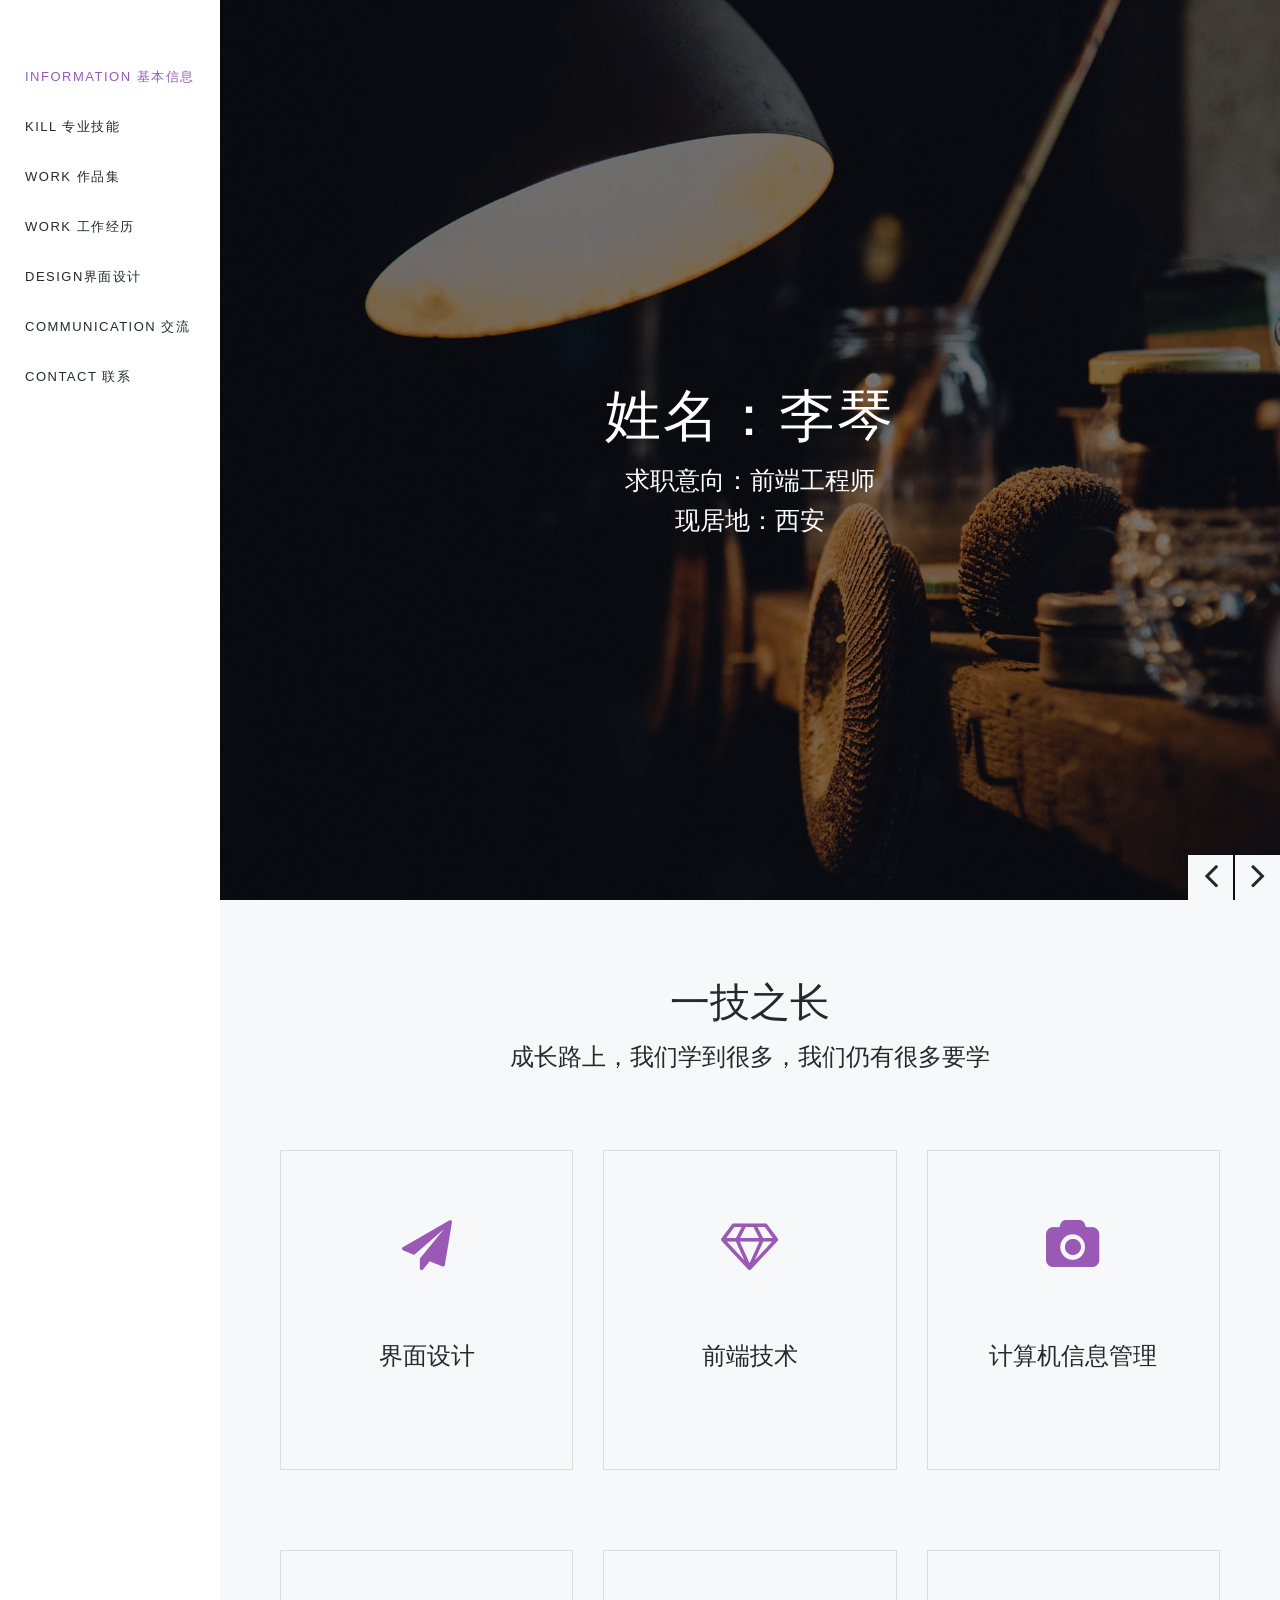
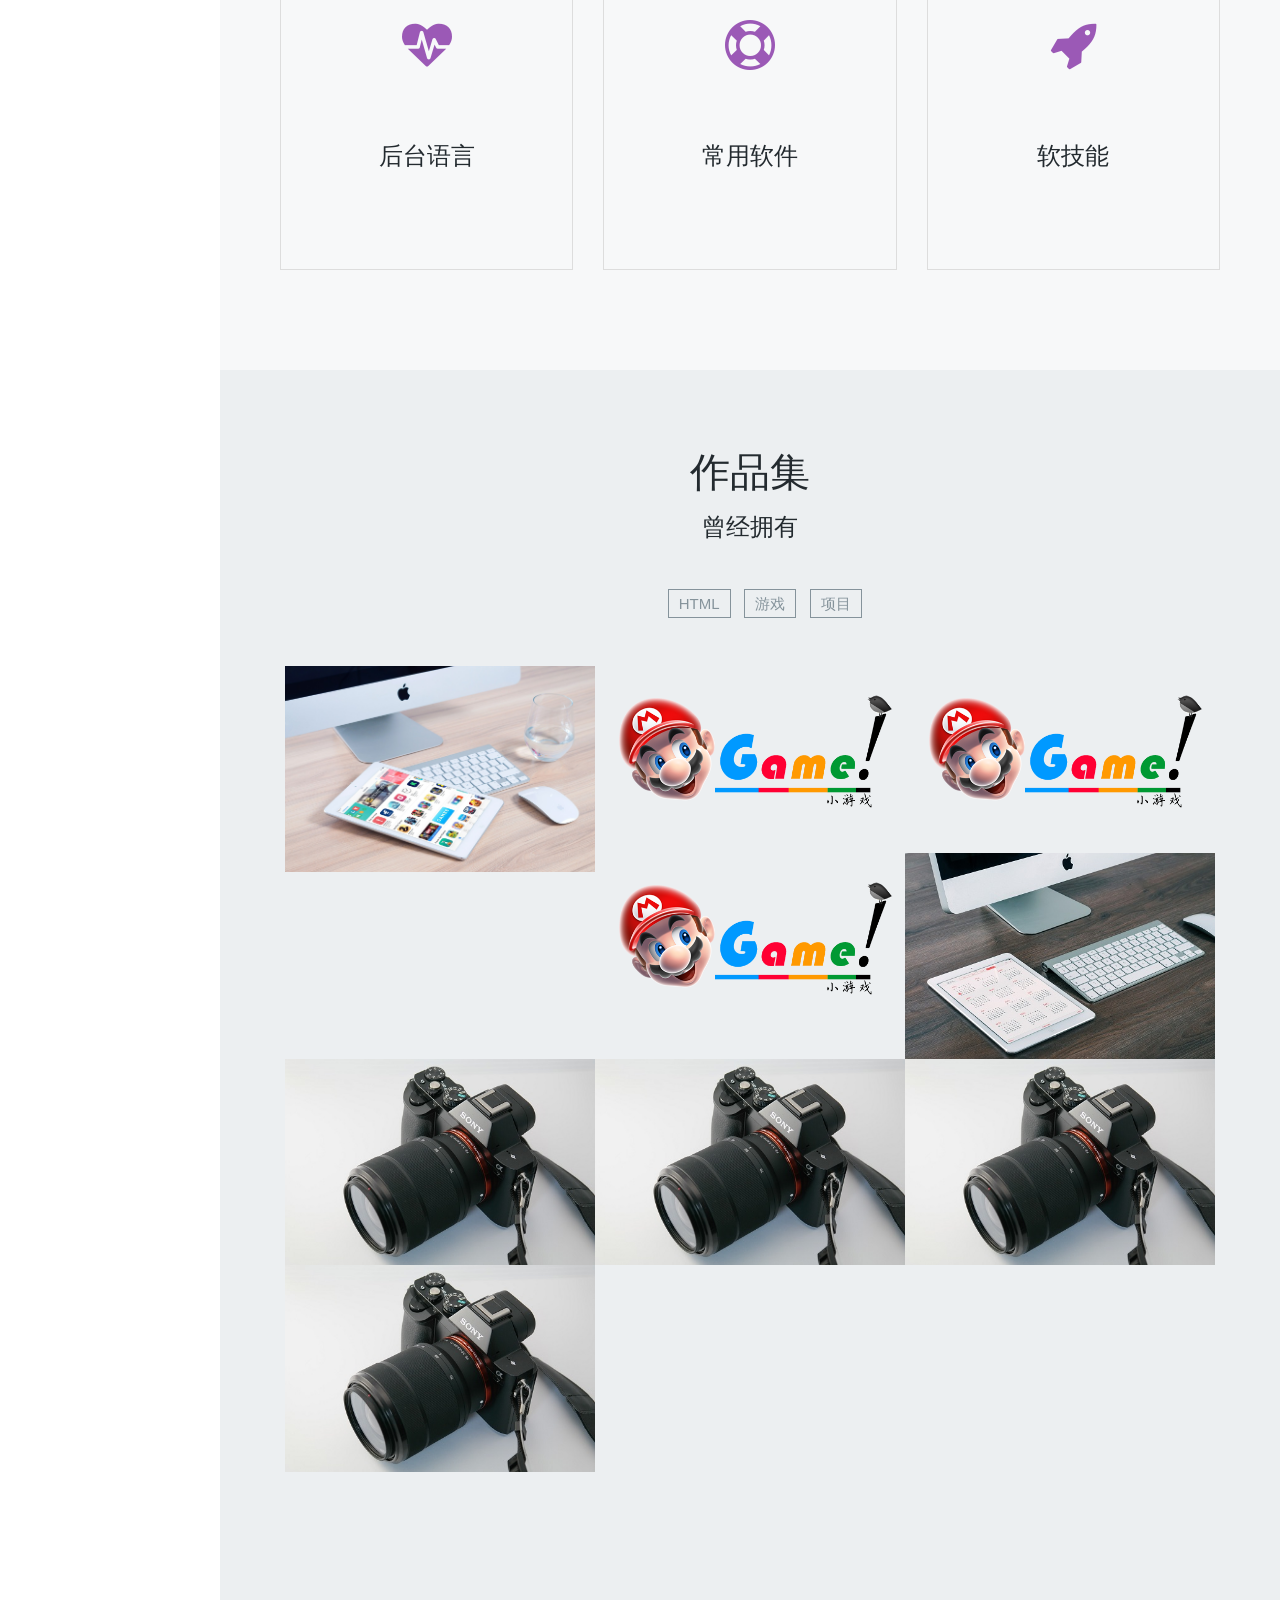
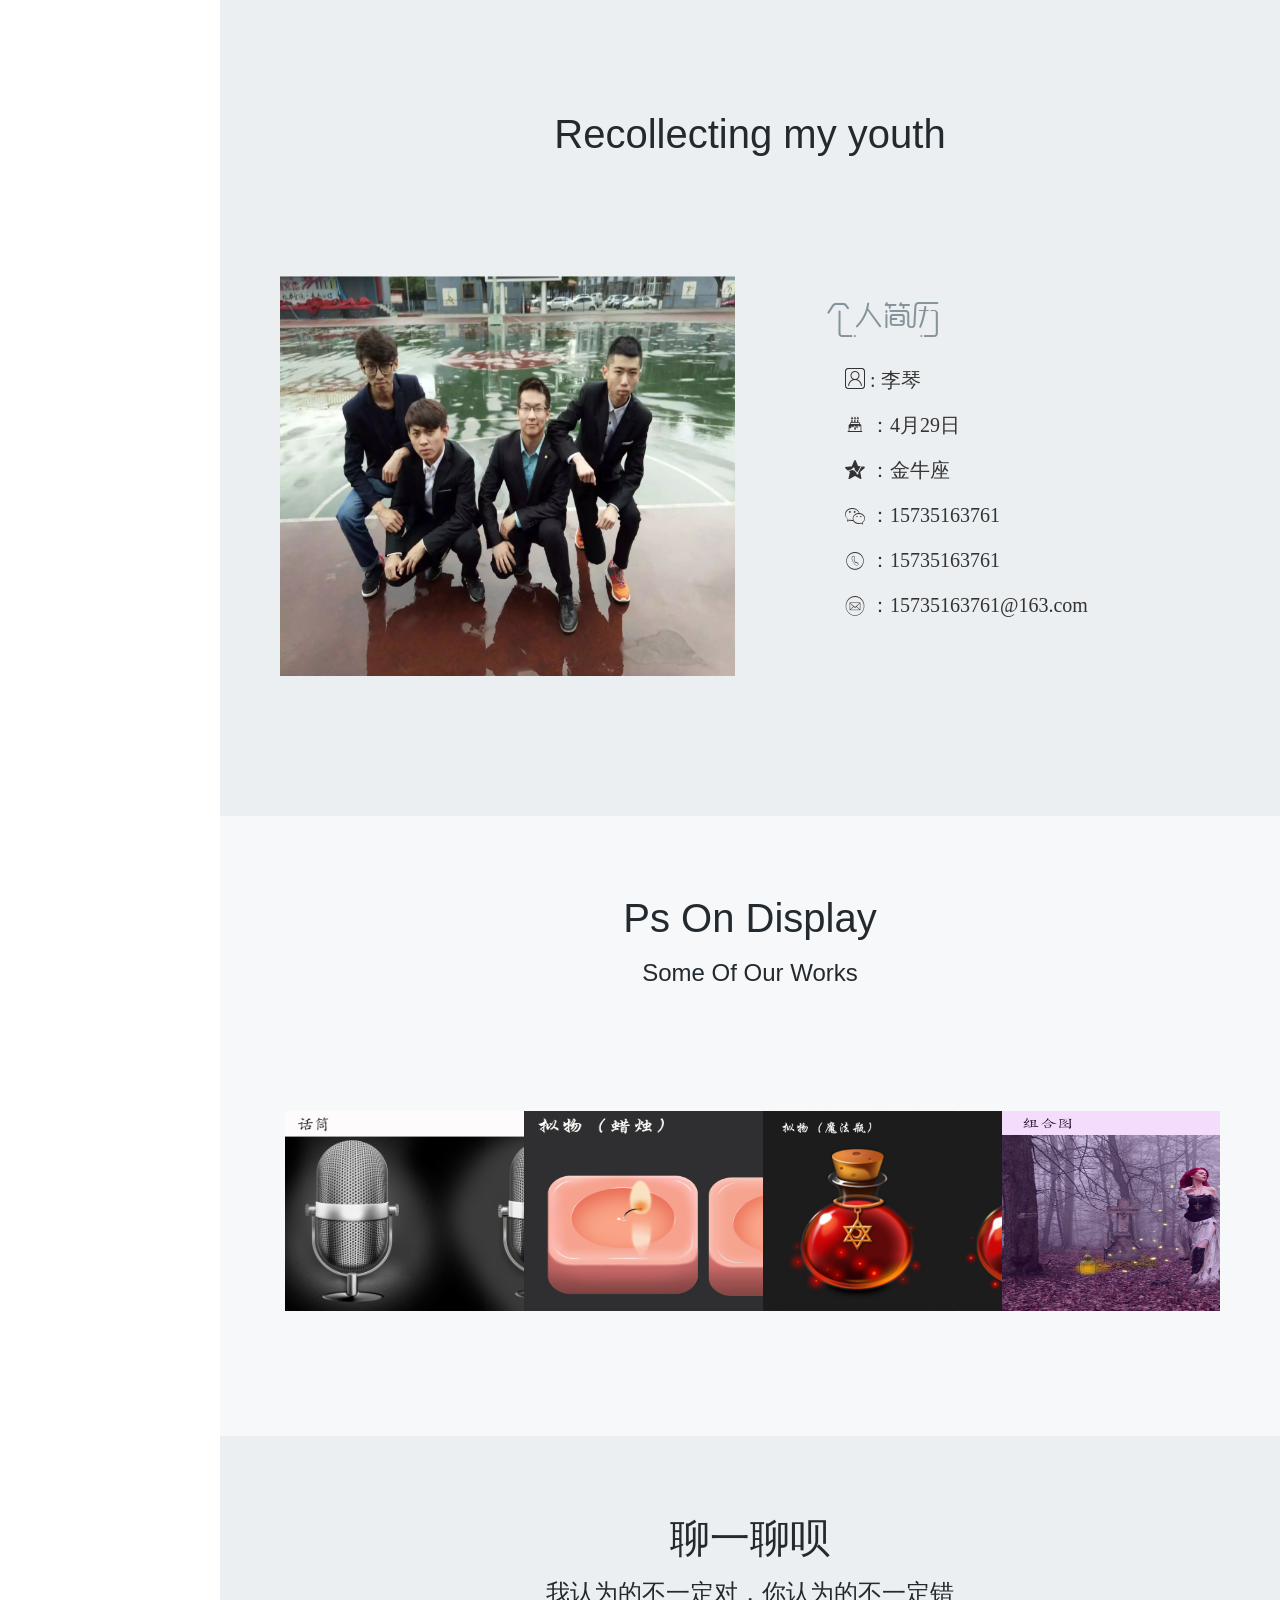
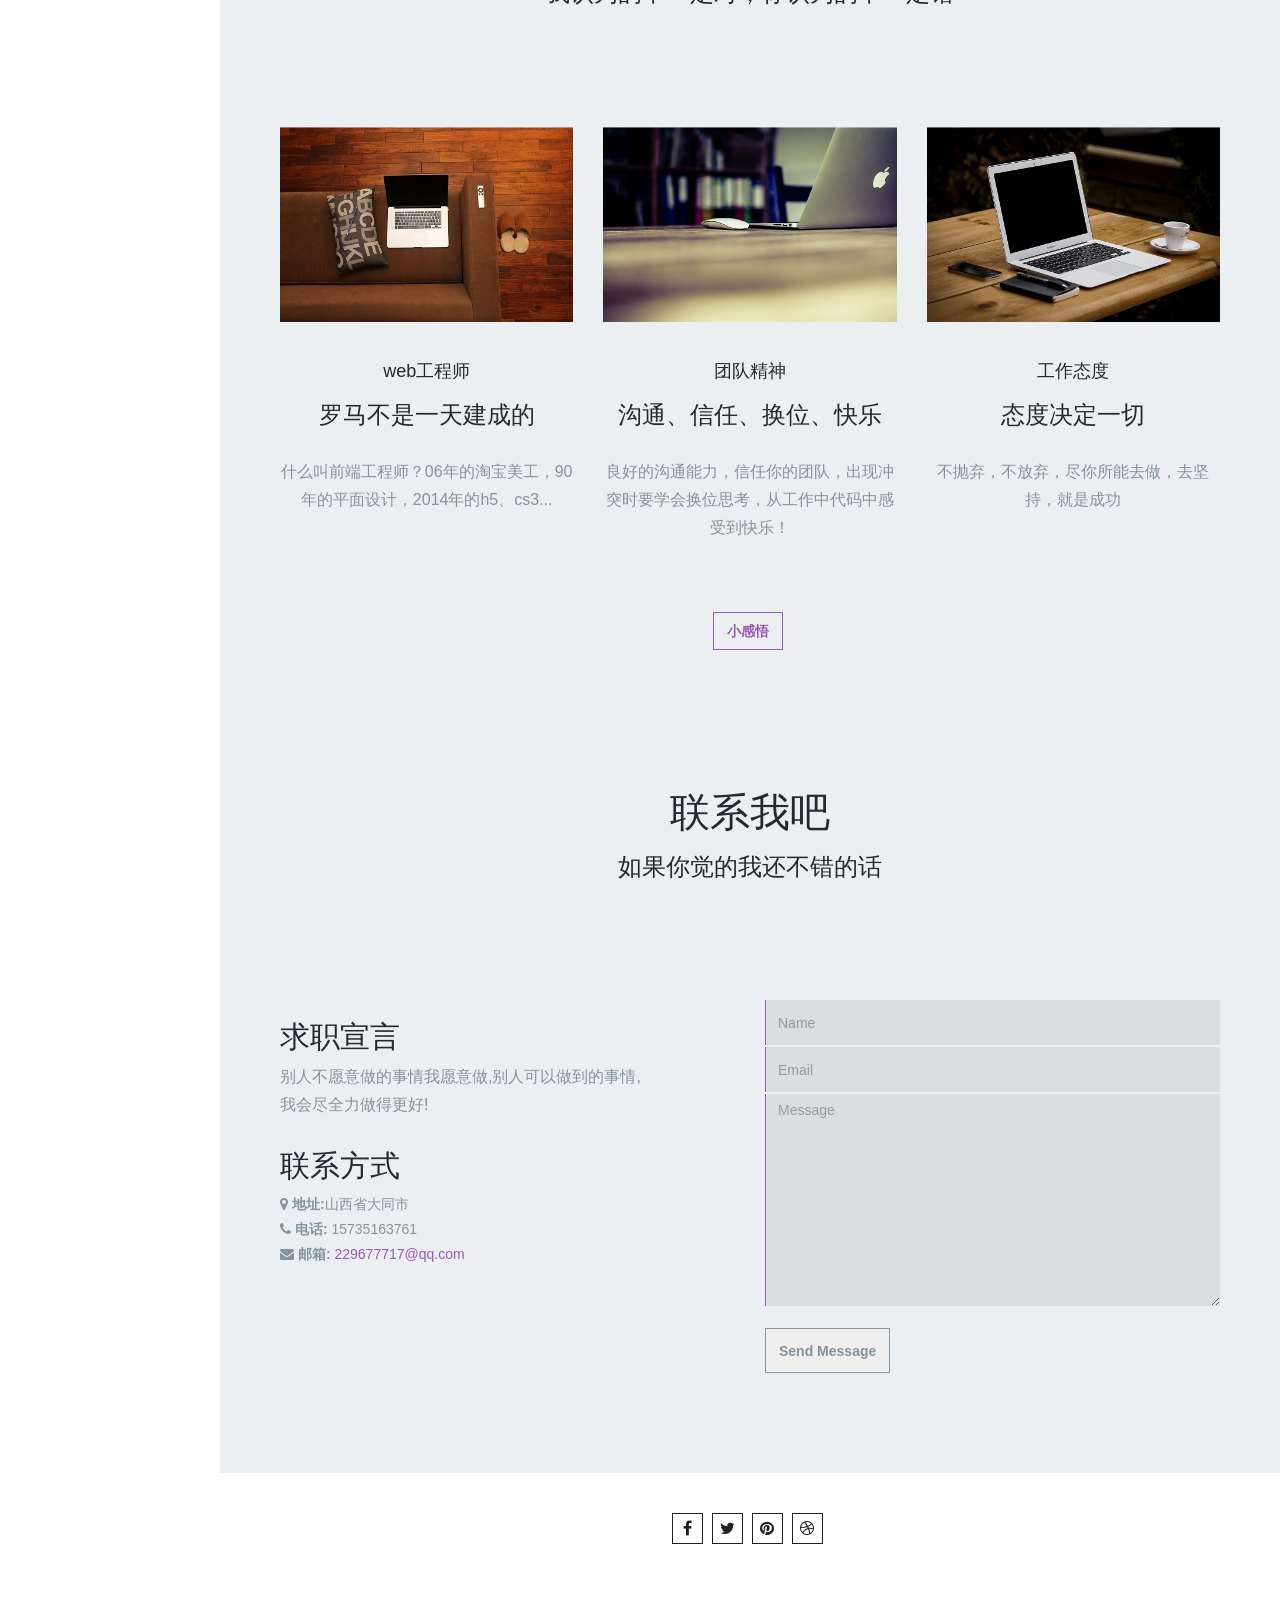
==== commit 8a557959: "11" ====
--- a/index.html
+++ b/index.html
@@ -75,7 +75,7 @@
                             <div class="slide-text">
                                 <h2>姓名：李琴</h2>
                                 <span>求职意向：前端工程师</span><br>
-                                 <span>现居地：太原</span>
+                                 <span>现居地：西安</span>
                                 <br/>
                             </div>
                           <div class="slide-filter"></div>
@@ -211,22 +211,22 @@
                                     <span class="project-hover">
                                          <span>PC静态作品展示</span>
                                       <p>
-                                            <a href="html/tianping/index.html">
+                                            <a href="html/tianping/index.html"  target="_blank">
                                                 <span style="font-family:'苹方';">甜品网站</span>
                                             </a>
                                         </p>
                                          <p>
-                                            <a href="html/meishi/SY/shouye.html">
+                                            <a href="html/meishi/SY/shouye.html"  target="_blank">
                                                 <span style="font-family:'苹方';">美食网站</span>
                                             </a>
                                         </p>
                                           <p>
-                                            <a href="html/travel/index.html">
+                                            <a href="html/travel/index.html"  target="_blank">
                                                 <span style="font-family:'苹方';">旅行类网站</span>
                                             </a>
                                           </p>
                                           <p>
-                                            <a href="html/kafei/index.html">
+                                            <a href="html/kafei/index.html"  target="_blank">
                                                 <span style="font-family:'苹方';">咖啡类网站</span>
                                             </a>
                                           </p>
@@ -239,12 +239,12 @@
                                     <span class="project-hover">
                                         <span>经典游戏展示</span>
                                        <p>
-                                         <a href="html/youxi-dazi/index.html">
+                                         <a href="html/youxi-dazi/index.html"  target="_blank">
                                                 <span style="font-family:'苹方';">打字游戏</span>
                                             </a>
                                         </p>
                                          <p>
-                                         <a href="html/youxi-saolei/index.html">
+                                         <a href="html/youxi-saolei/index.html"  target="_blank">
                                                 <span style="font-family:'苹方';">扫雷游戏</span>
                                             </a>
                                          </p>                 
@@ -257,17 +257,17 @@
                                     <span class="project-hover">
                                         <span>五子棋</span>
                                           <p>
-                                         <a href="html/youxi-wzq/index.html">
+                                         <a href="html/youxi-wzq/index.html"  target="_blank">
                                                 <span style="font-family:'苹方';">人机大战</span>
                                             </a>
                                         </p>
                                          <p>
-                                         <a href="html/youxi-wzq/index2.html">
+                                         <a href="html/youxi-wzq/index2.html"  target="_blank">
                                                 <span style="font-family:'苹方';">玩家对战</span>
                                             </a>
                                          </p> 
                                          <p>
-                                         <a href="html/youxi-wzq/index2.html">
+                                         <a href="html/youxi-wzq/index2.html"  target="_blank">
                                                 <span style="font-family:'苹方';">棋盘增减玩家对战</span>
                                             </a>
                                          </p> 
@@ -358,8 +358,8 @@
                                             <span class="youxi">
                                                 <span style="margin-bottom:15px "></span>
                                                 <div class="huaban">
-                                                    <a href="http://liqin0429.duapp.com/6.21/index/index.php">
-                                                        <img src="img/14.jpg" alt="" target="_blank">
+                                                    <a href="http://liqin0429.duapp.com/6.21/index/index.php"  target="_blank">
+                                                        <img src="img/14.jpg" alt="">
                                                         <p>新闻系统</p>
                                                     </a>
                                                 </div>
@@ -382,8 +382,8 @@
                                             <span class="youxi">
                                                 <span style="margin-bottom:15px "></span>
                                                 <div class="huaban">
-                                                    <a href="http://slumber.duapp.com">
-                                                        <img src="img/14.jpg" alt="" target="_blank">
+                                                    <a href="http://slumber.duapp.com" target="_blank">
+                                                        <img src="img/14.jpg" alt="" >
                                                         <p>招聘类app</p>
                                                     </a>
                                                 </div>
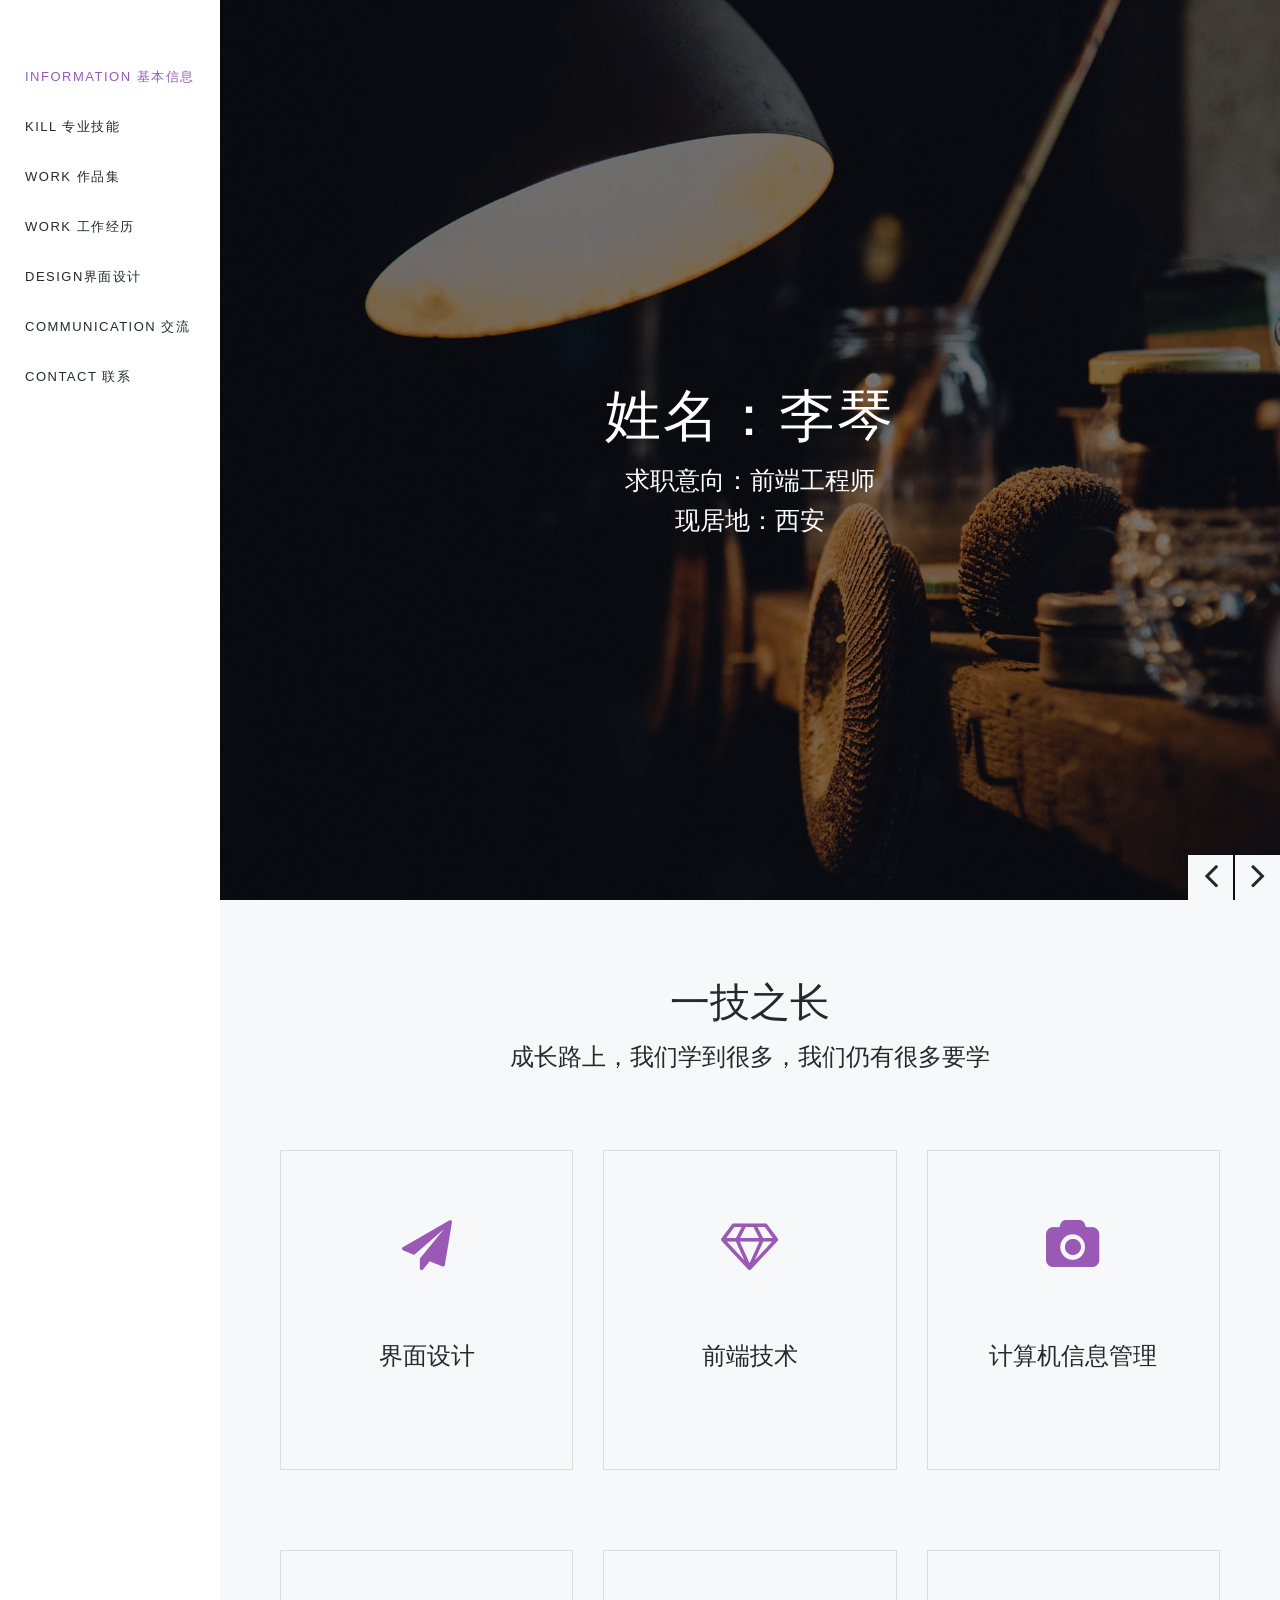
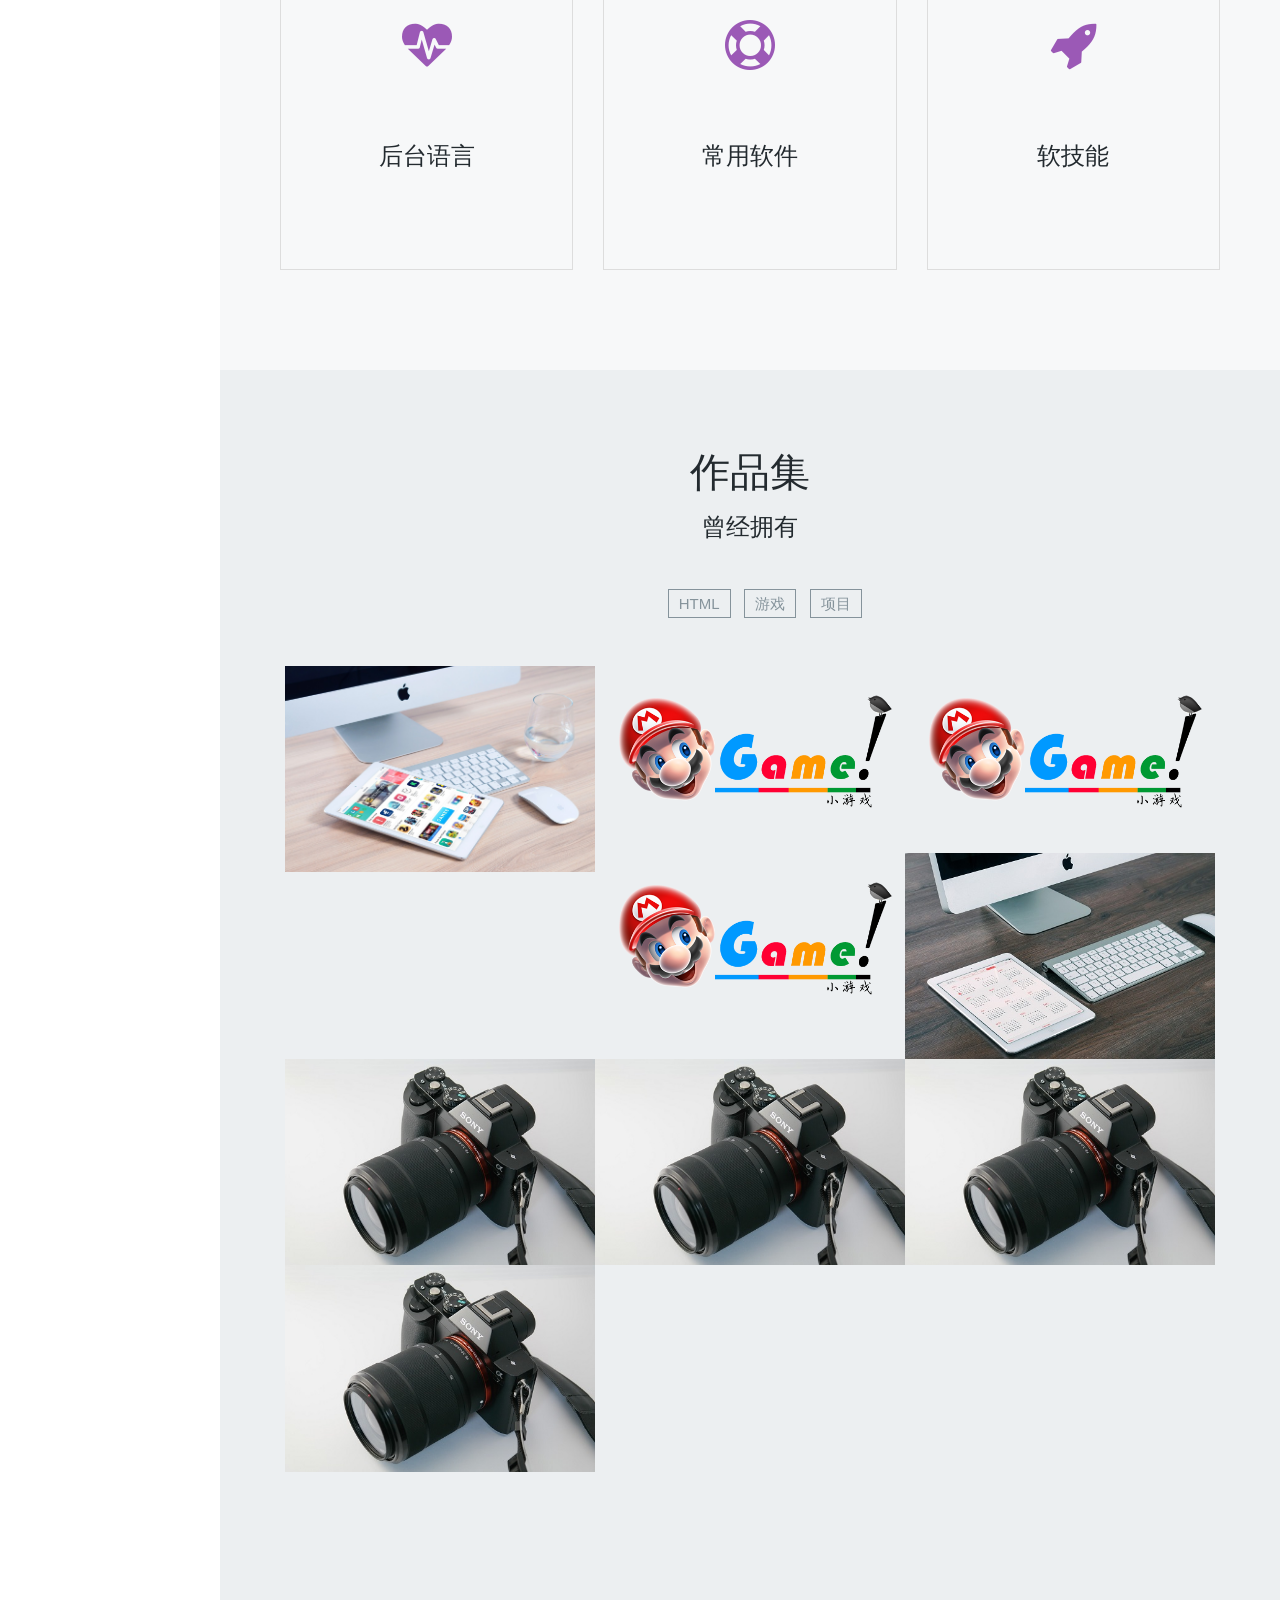
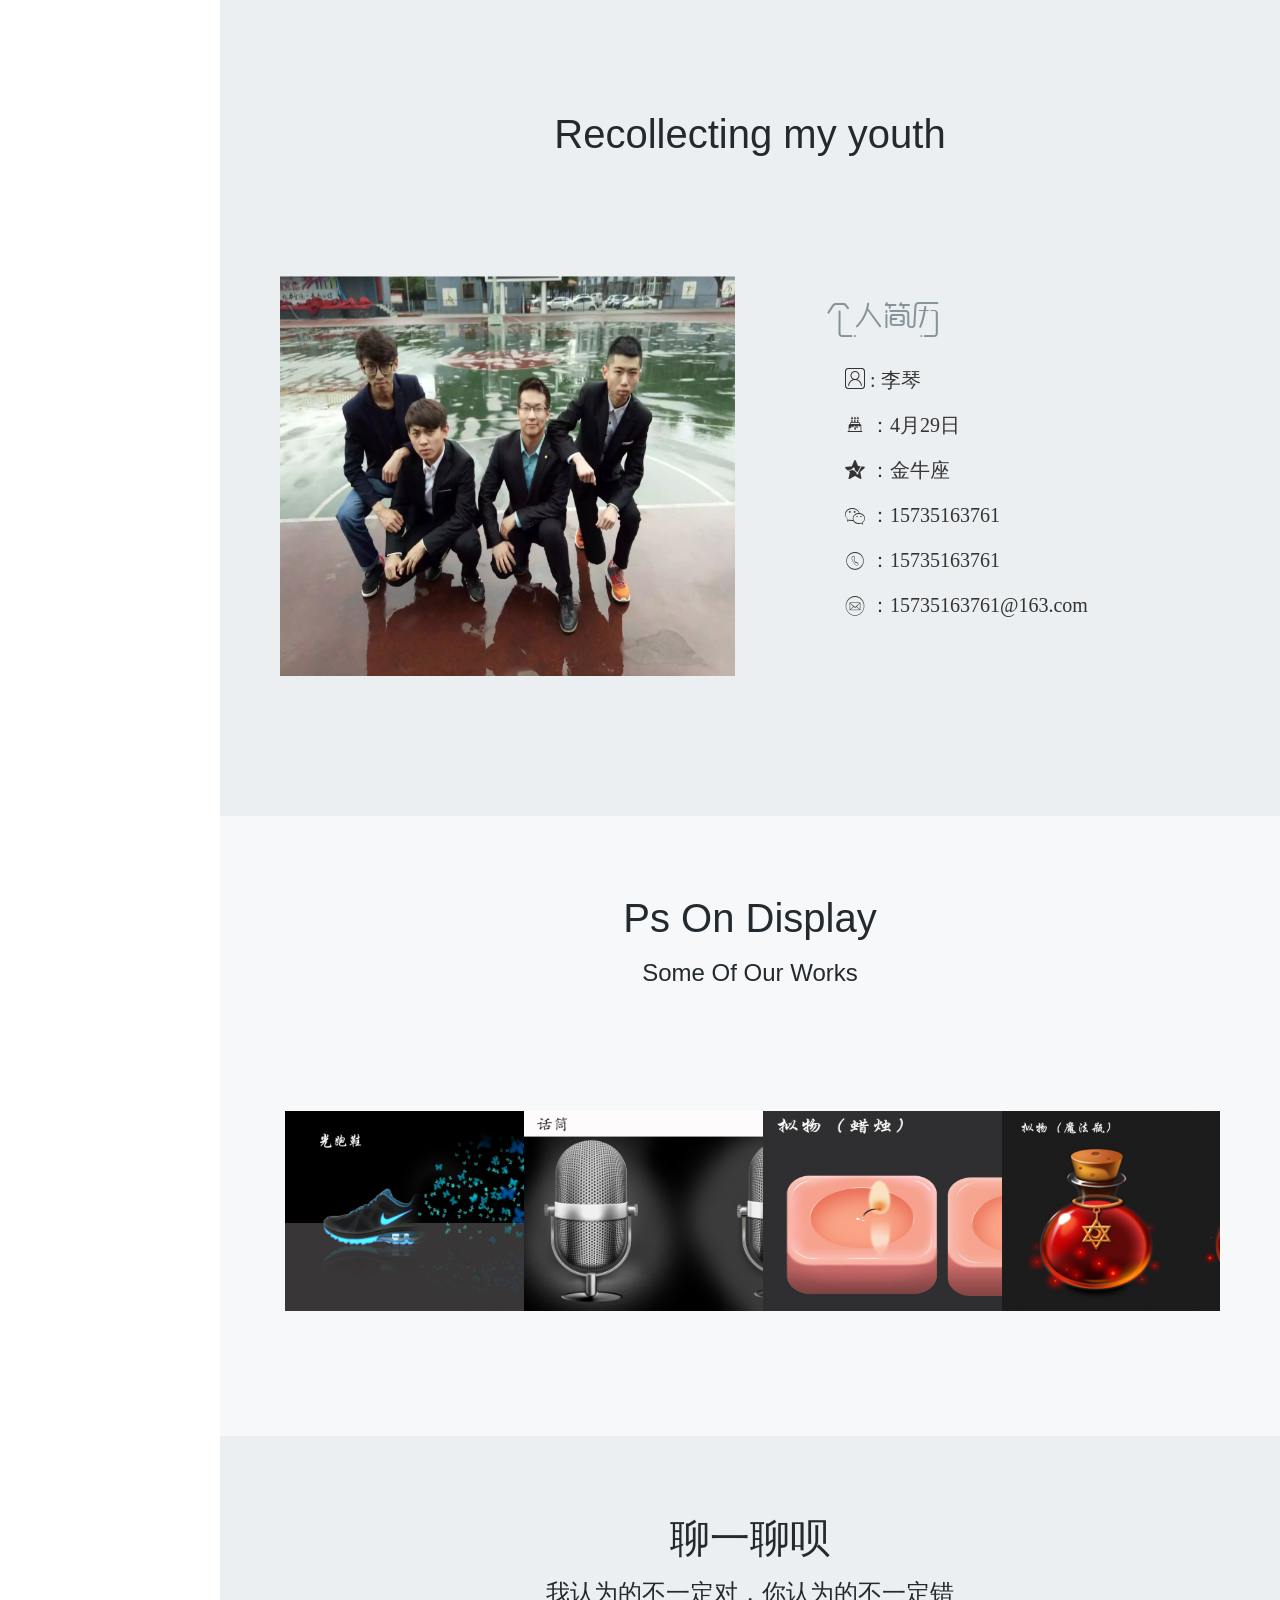
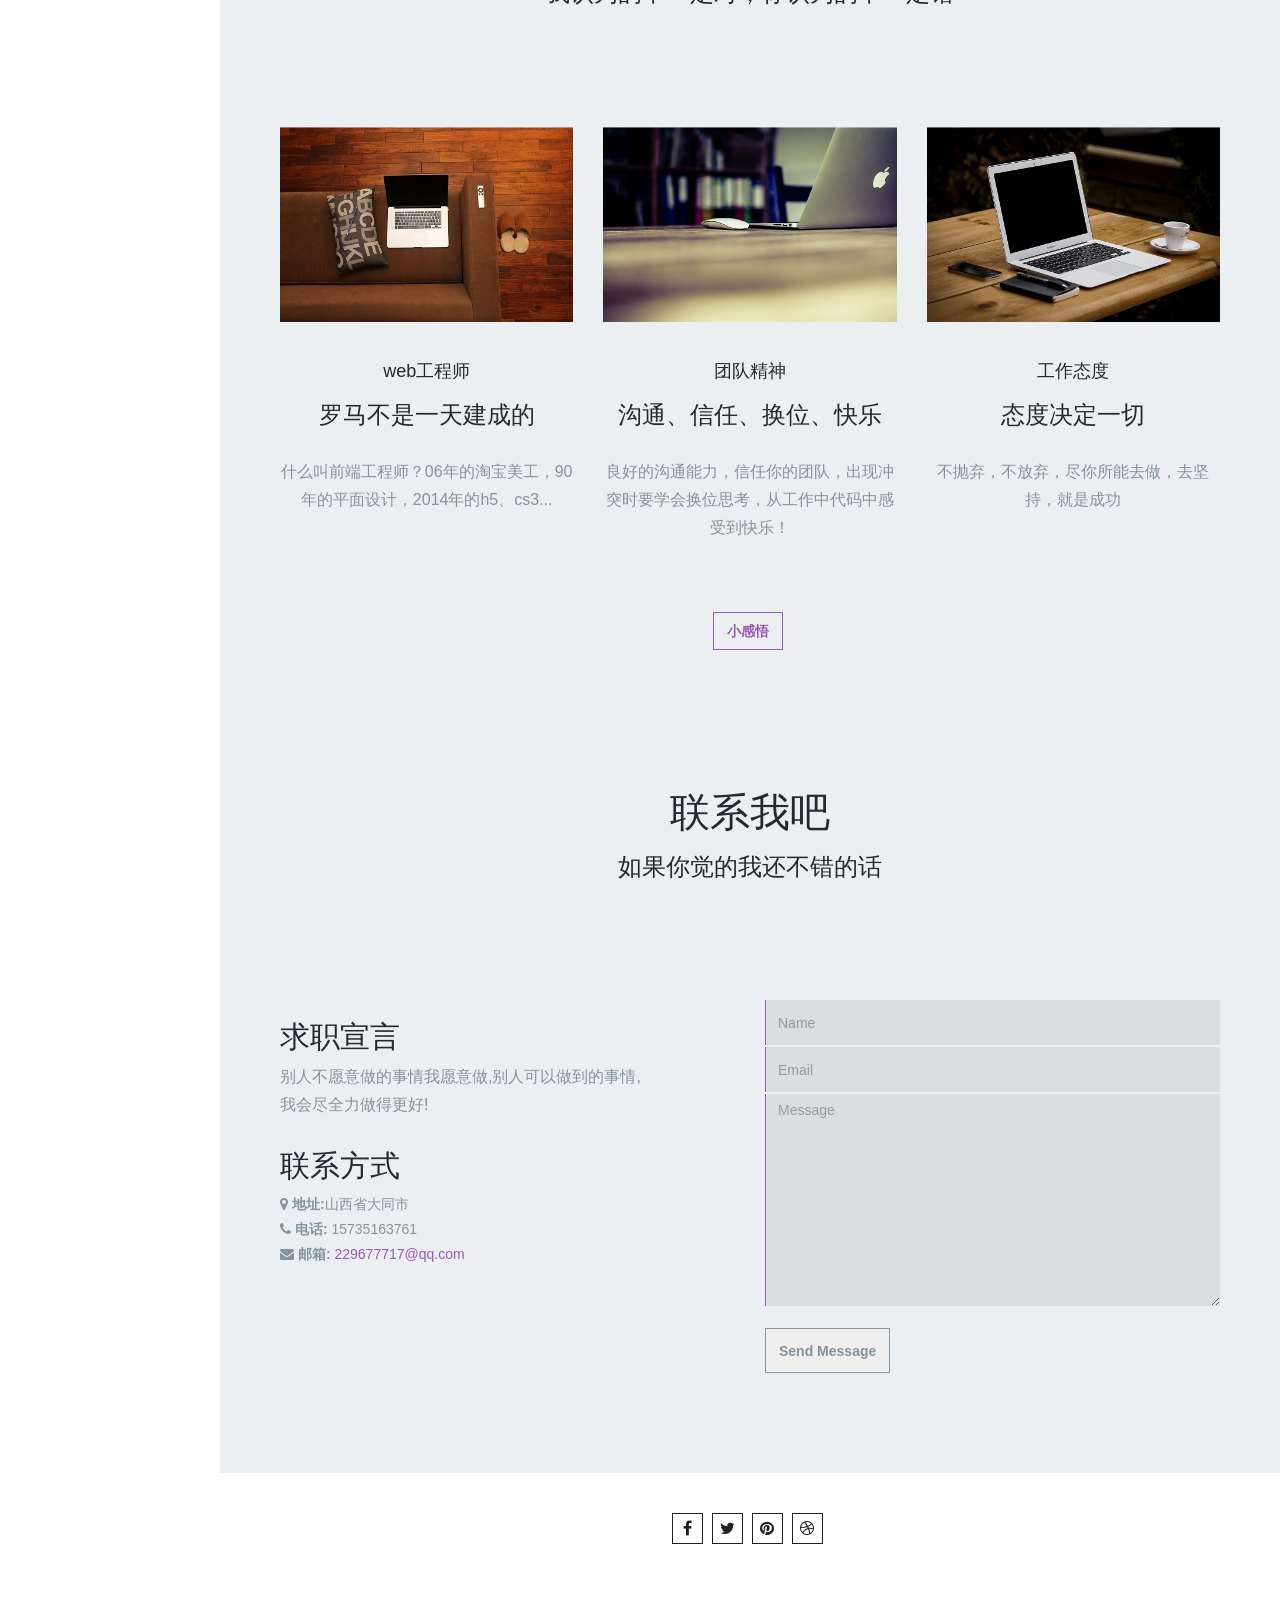
==== commit c40375ab: "11" ====
--- a/index.html
+++ b/index.html
@@ -94,8 +94,8 @@
                         </li>
                         <li>
                             <div class="slide-text">
-                                <h2>成熟...</h2>
-                                <span>夫小惑易方，大惑易性。</span>
+                                <h2>性格...</h2>
+                                <span>做事比较认真，稳重、自制力比较强...</span>
                                 <br/>
                             </div>
                           <div class="slide-filter"></div>
@@ -280,17 +280,17 @@
                                     <span class="project-hover">
                                         <span>小练习</span>
                                           <p>
-                                         <a href="html/canvas-lizi.html">
+                                         <a href="html/canvas-lizi.html" target="_blank">
                                                 <span style="font-family:'苹方';">粒子运动</span>
                                             </a>
                                         </p>
                                          <p>
-                                         <a href="html/htb/index.html">
+                                         <a href="html/htb/index.html" target="_blank">
                                                 <span style="font-family:'苹方';">画板</span>
                                             </a>
                                          </p> 
                                          <p>
-                                         <a href="html/liuyan/index.html">
+                                         <a href="html/liuyan/index.html" target="_blank">
                                                 <span style="font-family:'苹方';">留言</span>
                                             </a>
                                          </p> 
@@ -305,9 +305,9 @@
                                             <span class="youxi">
                                                 <span style="margin-bottom:15px">移动App</span>
                                                 <div class="huaban">
-                                                    <a href="html/music-APP/index.html" target="_blank">
+                                                    <a href="html/waimai/zn_index.html" target="_blank">
                                                         <img src="img/4.jpg" alt="">
-                                                        <p>音乐app</p>
+                                                        <p>外卖app</p>
                                                     </a>
                                                 </div>
                                              </span>
@@ -315,9 +315,9 @@
                                          <span class="youxi">  
                                             <span class="youxi">
                                                 <div class="huaban">
-                                                    <a href="html/songwu-app/index.html" target="_blank">
-                                                        <img src="img/footdon.png" alt="">
-                                                        <p>宠物app</p>
+                                                    <a href="html/juepinxm/html/yy-sp.html" target="_blank">
+                                                        <img src="images/jia.png" alt="">
+                                                        <p>钰品app</p>
                                                     </a>
                                                 </div>
                                              </span>
@@ -331,11 +331,11 @@
                                     <span class="project-hover">
                                         <span class="youxi">  
                                             <span class="youxi">
-                                                <span style="margin-bottom:15px">个人成长相册</span>
+                                                <span style="margin-bottom:15px">移动App</span>
                                                 <div class="huaban">
-                                                    <a href="html/Gream/index.html"  target="_blank">
+                                                    <a href="html/shiyi/html/index.html"  target="_blank">
                                                         <img src="img/14.jpg" alt="">
-                                                        <p>相册</p>
+                                                        <p>拾忆</p>
                                                     </a>
                                                 </div>
                                                   <div class="huaban">
@@ -400,7 +400,7 @@
                                             <span class="youxi">
                                                 <span style="margin-bottom:15px "></span>
                                                 <div class="huaban">
-                                                    <a href="http://rabbit.duapp.com/">
+                                                    <a href="http://rabbit.duapp.com/" target="_blank">
                                                         <img src="img/14.jpg" alt="">
                                                         <p>旅游</p>
                                                     </a>
@@ -439,14 +439,14 @@
                           </div>
                             <div class="col-md-6 col-sm-6 col-xs-12">
                                 <div class="gerenzhao clear">
-                    <div class="grz iconfont">&#xe634;</div>
-                    <div class="grjl iconfont">&#xe640; : 李琴</div>
-                    <div class="grjl iconfont">&#xe605; ：4月29日</div>
-                    <div class="grjl iconfont">&#xe604; ：金牛座</div>
-                    <div class="grjl iconfont">&#xe63b; ：15735163761</div>
-                    <div class="grjl iconfont">&#xe609; ：15735163761</div>
-                    <div class="grjl iconfont">&#xe607; ：15735163761@163.com</div>
-                </div>
+                                    <div class="grz iconfont">&#xe634;</div>
+                                    <div class="grjl iconfont">&#xe640; : 李琴</div>
+                                    <div class="grjl iconfont">&#xe605; ：4月29日</div>
+                                    <div class="grjl iconfont">&#xe604; ：金牛座</div>
+                                    <div class="grjl iconfont">&#xe63b; ：15735163761</div>
+                                    <div class="grjl iconfont">&#xe609; ：15735163761</div>
+                                    <div class="grjl iconfont">&#xe607; ：15735163761@163.com</div>
+                                </div>
                           </div>
                         </div>
                     </div>
--- a/css/style.css
+++ b/css/style.css
@@ -176,6 +176,7 @@
     padding-left: 20px;
 }
 #menu .navbar-header, #menu .navbar-nav, #menu .navbar-nav li {
+
     float: none;
     margin-left: -10px;
 }
@@ -1295,6 +1296,7 @@
         float: left;
     }
     #menu .navbar-header{
+        background: #000;
         float: left;
     }
 }
@@ -1303,6 +1305,7 @@
 
 @media only screen and (min-width: 992px) and (max-width: 1199px){
     #menu .navbar-header, #menu .navbar-nav, #menu .navbar-nav li{
+        
         float: none;
     }
 }
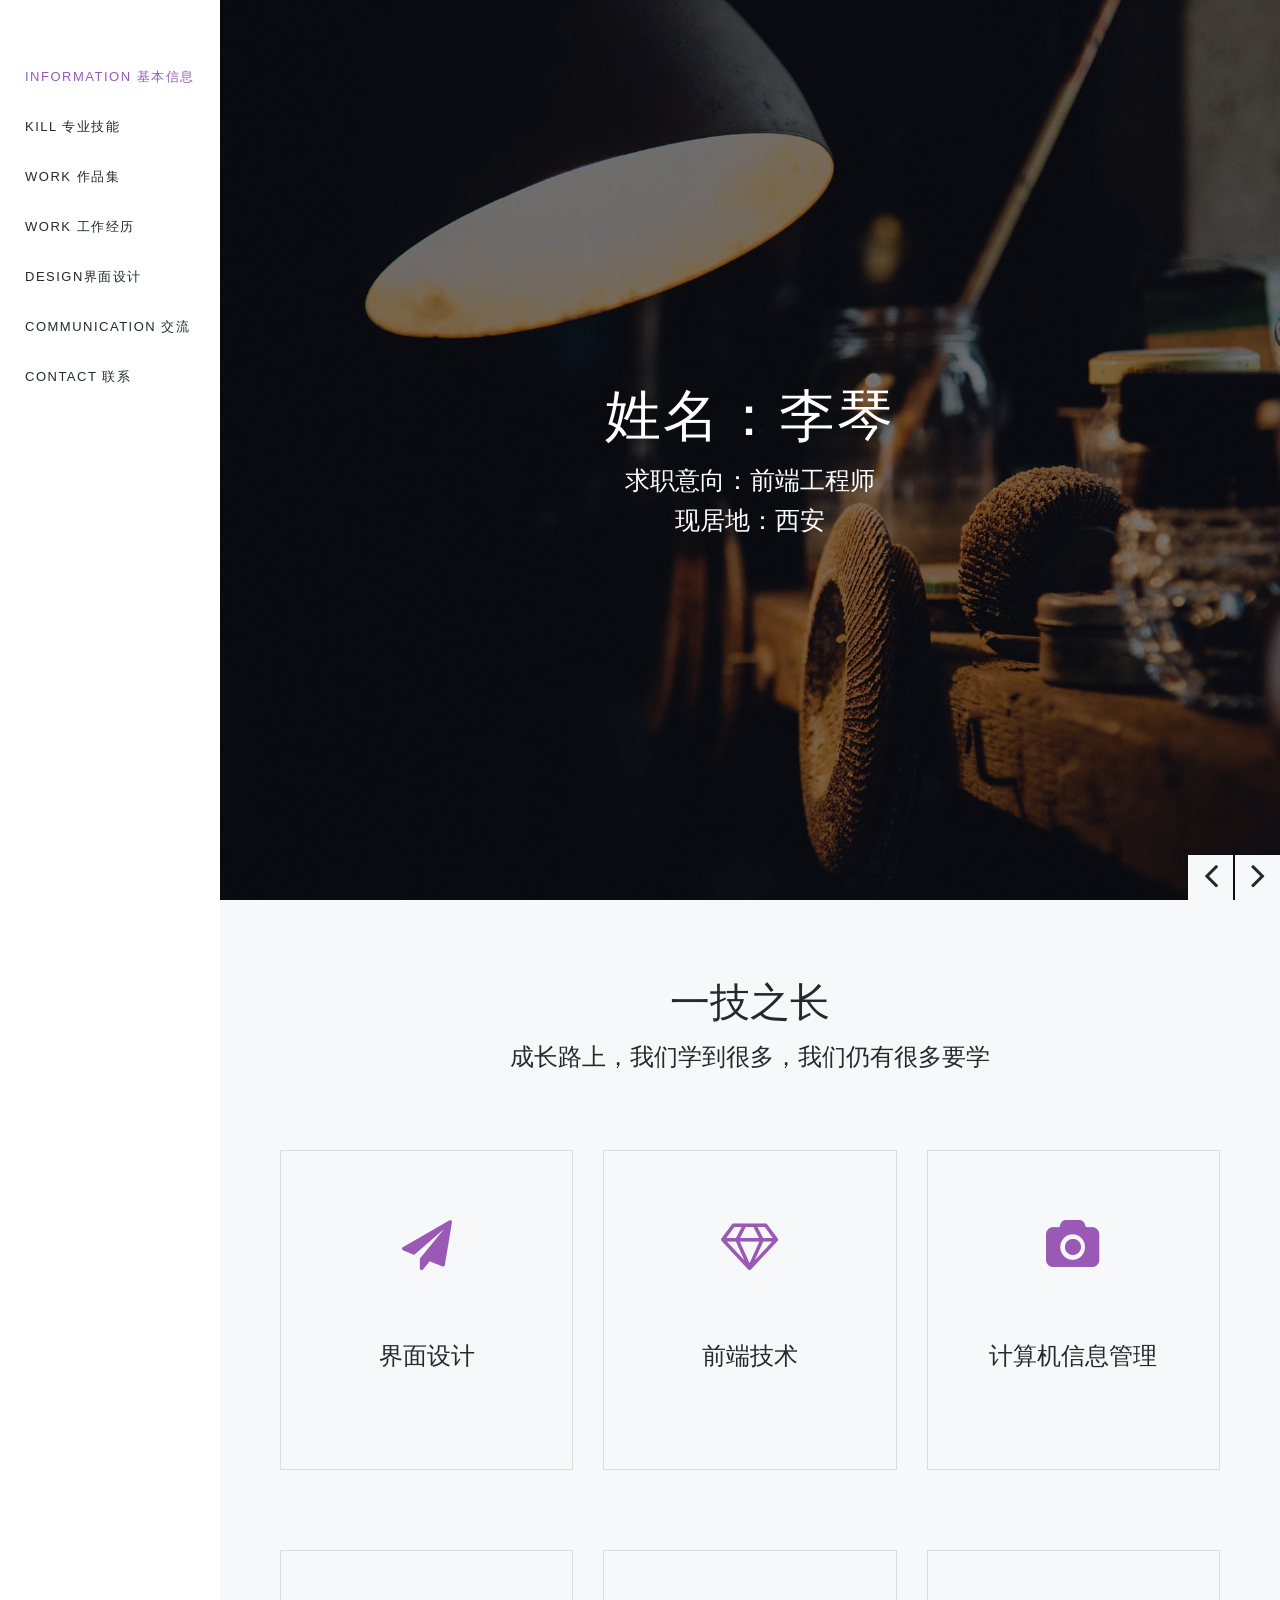
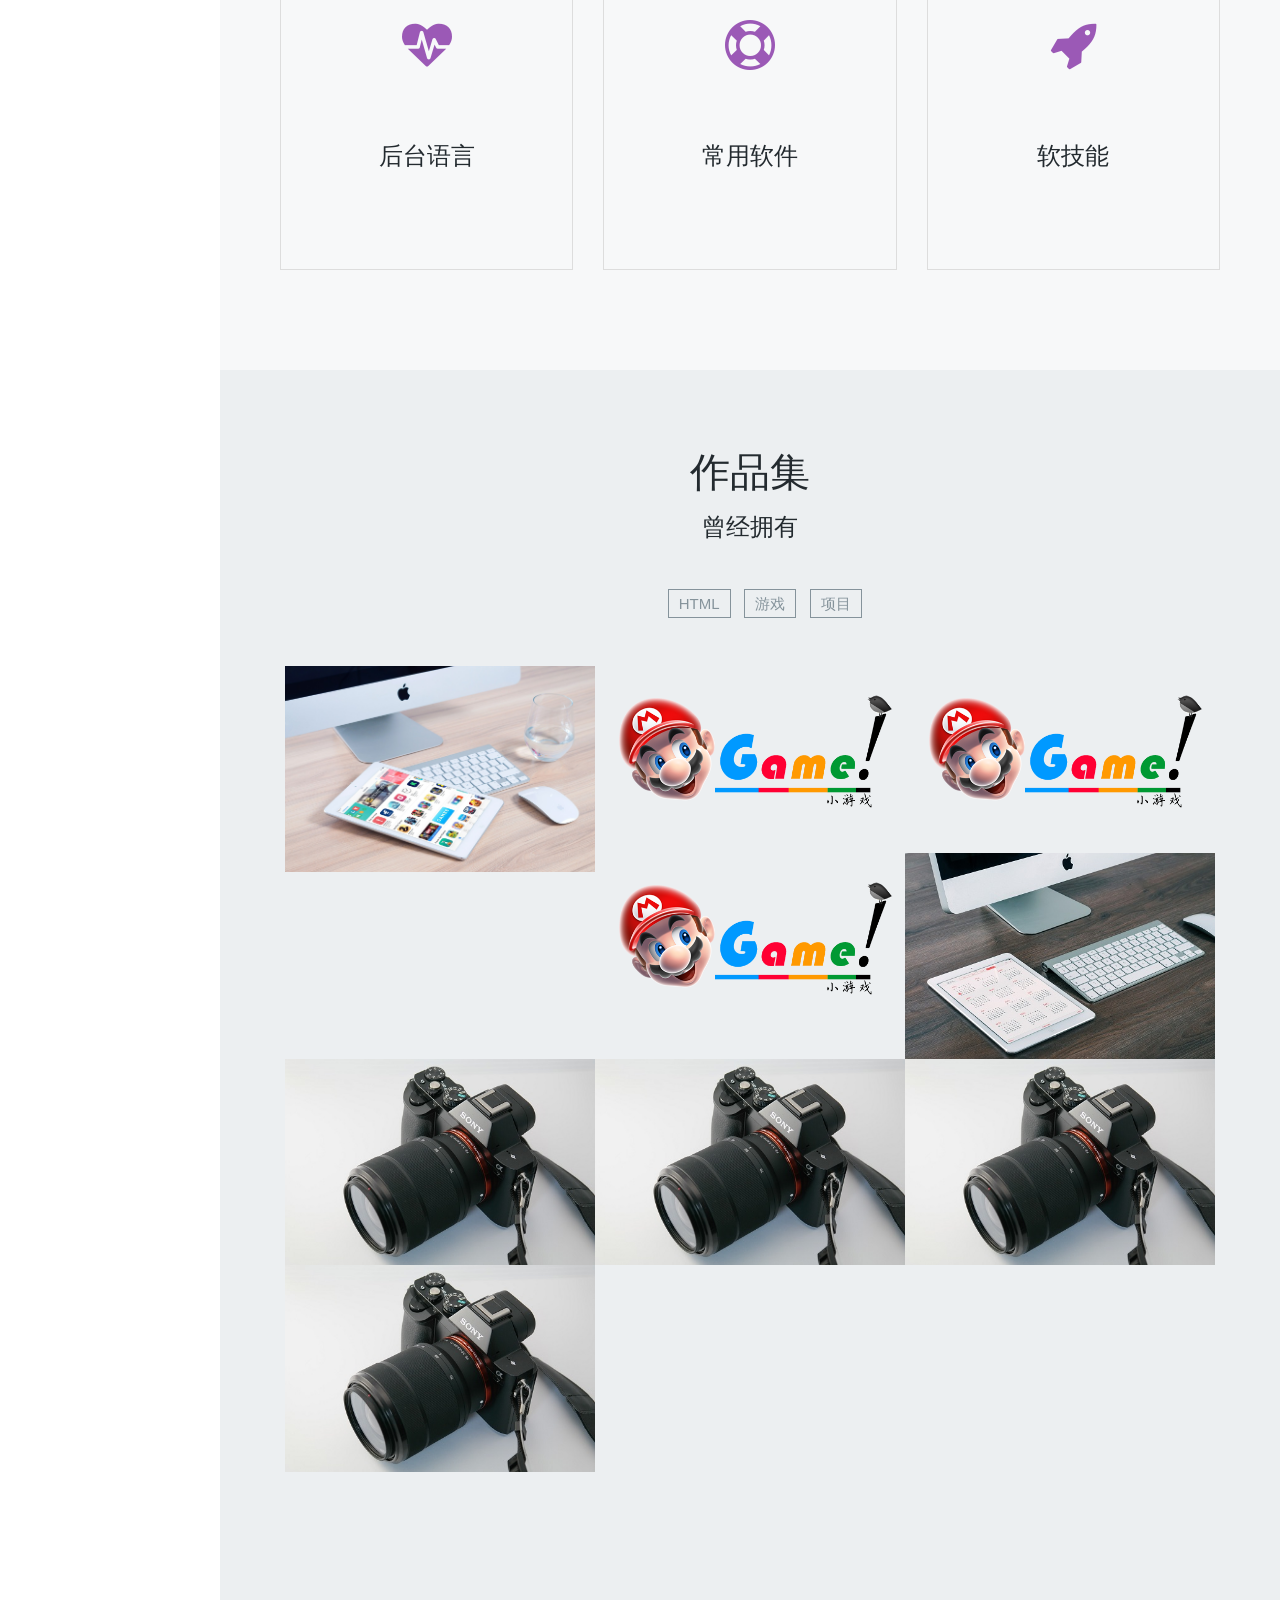
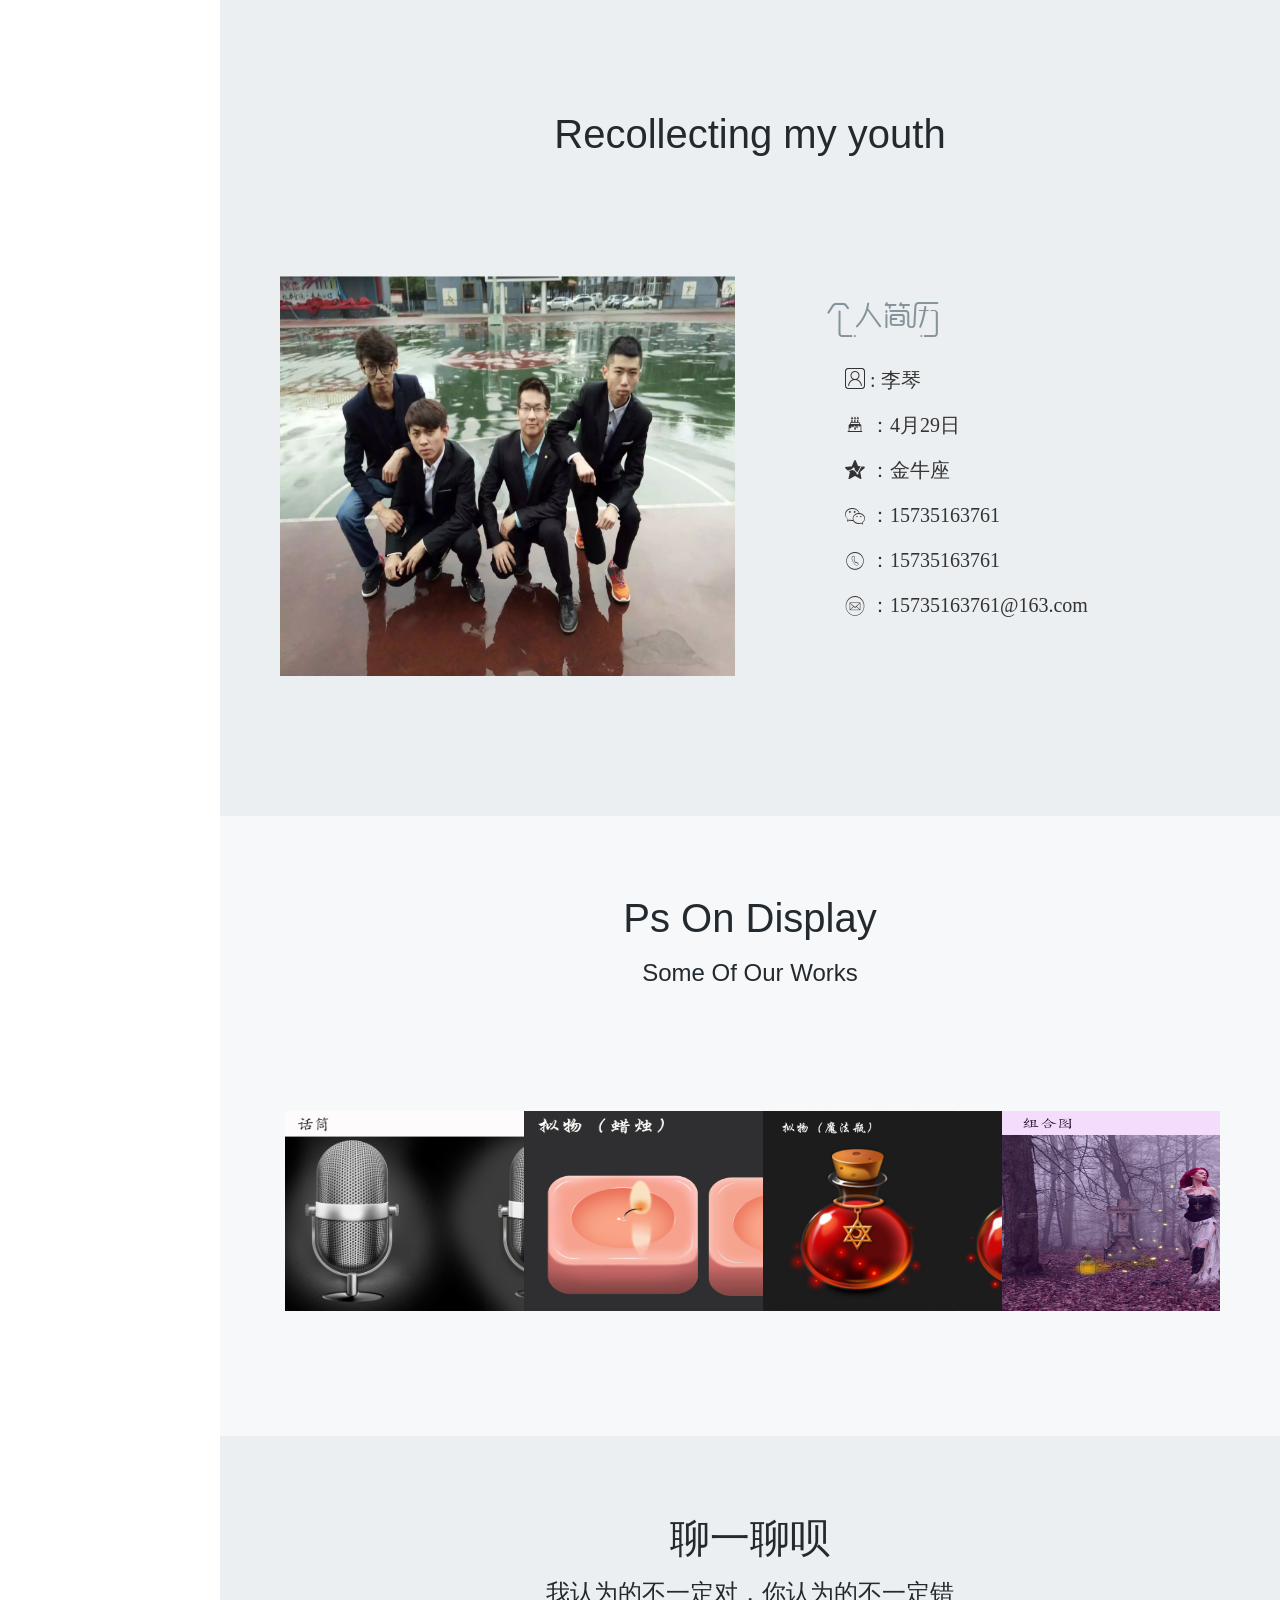
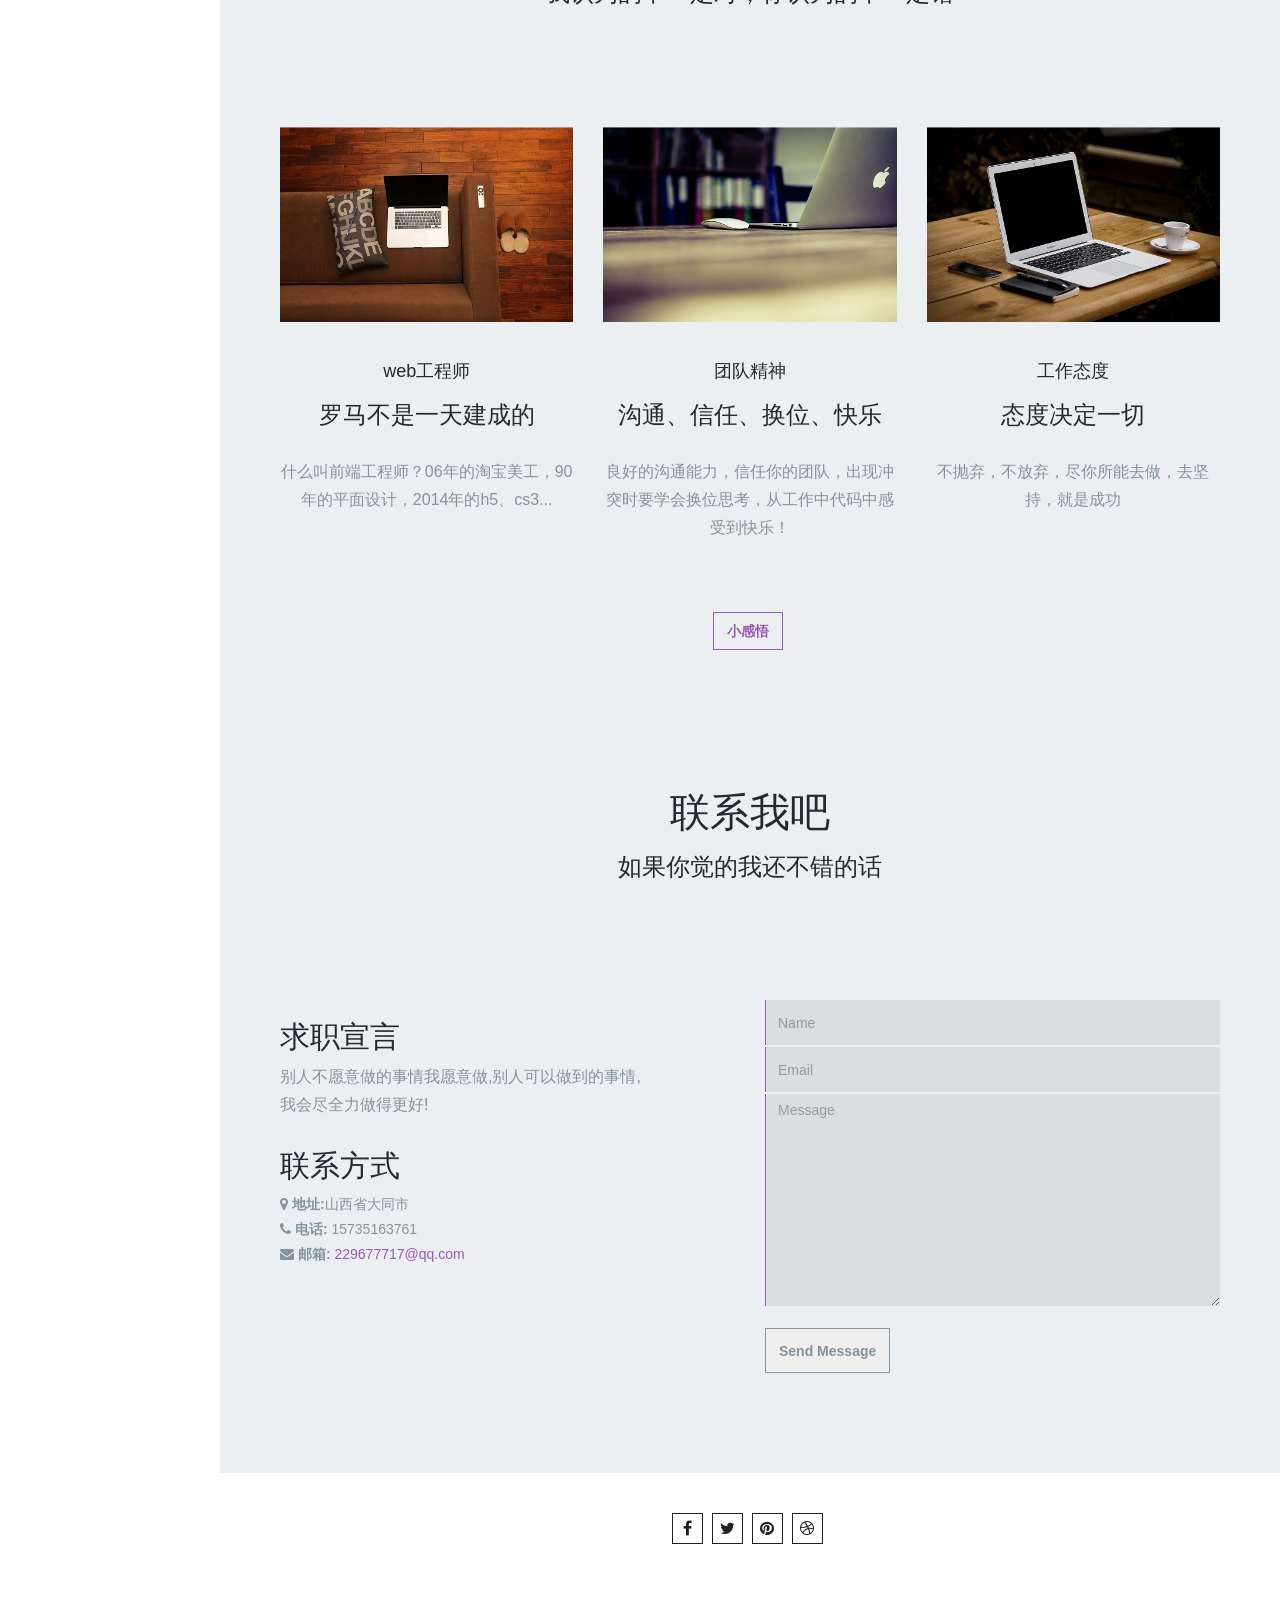
==== commit b40b843d: "1" ====
--- a/index.html
+++ b/index.html
@@ -382,7 +382,7 @@
                                             <span class="youxi">
                                                 <span style="margin-bottom:15px "></span>
                                                 <div class="huaban">
-                                                    <a href="http://slumber.duapp.com" target="_blank">
+                                                    <a href="http://liqing0429.duapp.com" target="_blank">
                                                         <img src="img/14.jpg" alt="" >
                                                         <p>招聘类app</p>
                                                     </a>
